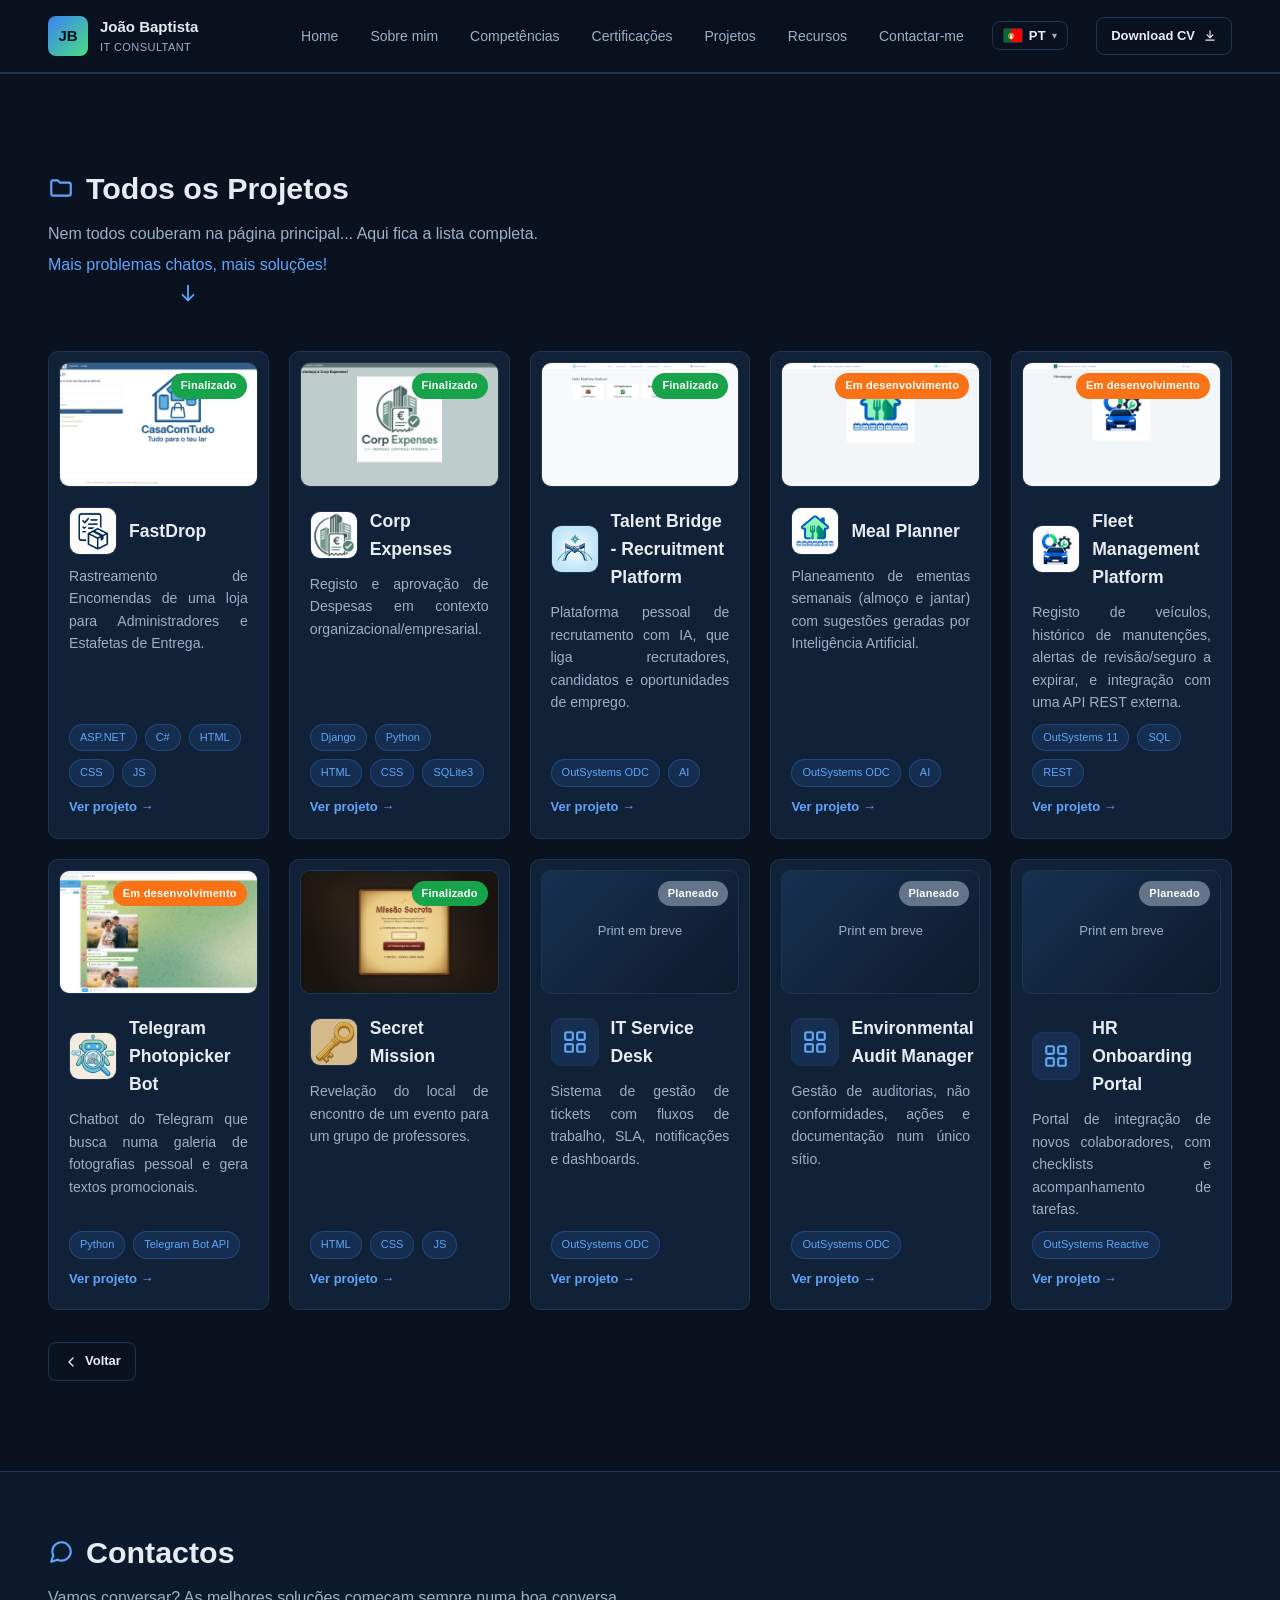
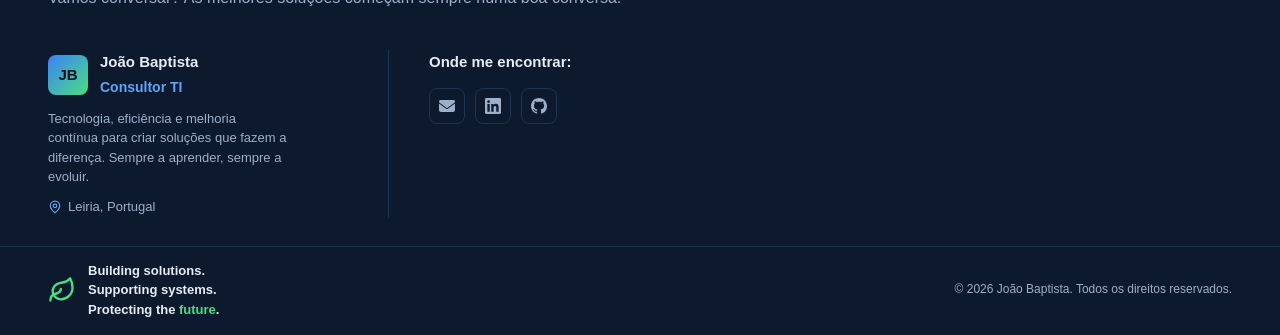
==== all-projects.html @ 8cb9a276 "Atualização do portfolio - 14/09/2026" ====
<!DOCTYPE html>
<html lang="pt">
<head>
<meta charset="UTF-8">
<meta name="viewport" content="width=device-width, initial-scale=1.0">
<title>João Baptista — Todos os Projetos</title>
<link rel="stylesheet" href="css/style.css">
</head>
<body>

  <header class="site-header">
    <div class="container header-inner">
      <a href="index.html" class="logo">
        <span class="logo-mark">JB</span>
        <span class="logo-text">
          João Baptista
          <small>IT Consultant</small>
        </span>
      </a>

      <div class="nav-wrap">
        <nav class="nav">
          <a href="index.html#home">Home</a>
          <a href="index.html#about" data-i18n="nav.about">Sobre mim</a>
          <a href="index.html#skills" data-i18n="nav.skills">Competências</a>
          <a href="index.html#certifications" data-i18n="nav.certs">Certificações</a>
          <a href="index.html#projects" data-i18n="nav.projects">Projetos</a>
          <a href="index.html#resources-teaser" data-i18n="nav.resources">Recursos</a>
          <a href="index.html#contact" data-i18n="nav.contact">Contactar-me</a>
        </nav>

        <div class="lang-switcher">
          <button id="lang-toggle" class="lang-toggle" type="button" aria-haspopup="true" aria-expanded="false">
            <img class="lang-flag" id="lang-flag" src="assets/icons/flag-pt.svg" alt="PT">
            <span class="lang-code" id="lang-code">PT</span>
            <span class="lang-caret" aria-hidden="true">▾</span>
          </button>
          <div class="lang-popover" id="lang-popover" role="menu" hidden>
            <label class="lang-option">
              <input type="radio" name="lang" value="pt" checked>
              <img class="lang-flag" src="assets/icons/flag-pt.svg" alt="PT">
              <span>Português</span>
            </label>
            <label class="lang-option">
              <input type="radio" name="lang" value="en">
              <img class="lang-flag" src="assets/icons/flag-gb.svg" alt="EN">
              <span>English</span>
            </label>
          </div>
        </div>

        <a class="btn btn-outline btn-cv cv-download" href="assets/documents/CV_JoaoBaptista.pdf" download>
          <span data-i18n="header.downloadCV">Download CV</span>
          <svg class="btn-icon" viewBox="0 0 24 24" fill="none" stroke="currentColor" stroke-width="2" stroke-linecap="round" stroke-linejoin="round" xmlns="http://www.w3.org/2000/svg" aria-hidden="true">
            <path d="M12 3v12"/>
            <polyline points="7 10 12 15 17 10"/>
            <path d="M5 19h14"/>
          </svg>
        </a>
      </div>

      <button type="button" id="nav-toggle" class="nav-toggle" aria-label="Abrir menu" aria-expanded="false">
        <svg class="nav-toggle-icon-open" viewBox="0 0 24 24" fill="none" stroke="currentColor" stroke-width="2" stroke-linecap="round" stroke-linejoin="round" xmlns="http://www.w3.org/2000/svg" aria-hidden="true">
          <line x1="4" y1="7" x2="20" y2="7"/>
          <line x1="4" y1="12" x2="20" y2="12"/>
          <line x1="4" y1="17" x2="20" y2="17"/>
        </svg>
        <svg class="nav-toggle-icon-close" viewBox="0 0 24 24" fill="none" stroke="currentColor" stroke-width="2" stroke-linecap="round" stroke-linejoin="round" xmlns="http://www.w3.org/2000/svg" aria-hidden="true">
          <line x1="18" y1="6" x2="6" y2="18"/>
          <line x1="6" y1="6" x2="18" y2="18"/>
        </svg>
      </button>
    </div>
  </header>

  <main>
    <section class="projects all-projects-page">
      <div class="container">
        <h1 class="section-title">
          <svg class="section-title-icon" viewBox="0 0 24 24" fill="none" stroke="currentColor" stroke-width="2" stroke-linecap="round" stroke-linejoin="round" xmlns="http://www.w3.org/2000/svg" aria-hidden="true">
            <path d="M3 7a2 2 0 0 1 2-2h4l2 2h8a2 2 0 0 1 2 2v8a2 2 0 0 1-2 2H5a2 2 0 0 1-2-2V7Z"/>
          </svg>
          <span data-i18n="projects.allTitle">Todos os Projetos</span>
        </h1>
        <div class="projects-intro">
          <p class="section-subtitle" data-i18n="projects.allSubtitle">Nem todos couberam na página principal... Aqui fica a lista completa.</p>
          <div class="projects-arrow-block">
            <p class="section-subtitle-secondary" data-i18n="projects.allSubtitleSecondary">Mais problemas chatos, mais soluções!</p>
            <div class="projects-arrow" aria-hidden="true">
              <svg viewBox="0 0 24 24" fill="none" stroke="currentColor" stroke-width="2" stroke-linecap="round" stroke-linejoin="round" xmlns="http://www.w3.org/2000/svg">
                <path d="M12 4v16"/>
                <polyline points="6 14 12 20 18 14"/>
              </svg>
            </div>
          </div>
        </div>

        <div id="all-projects-grid" class="projects-grid">
          <!-- Os cartões de projeto são gerados a partir de js/data.js -->
        </div>

        <a href="index.html#projects" class="back-link back-link-bottom">
          <svg viewBox="0 0 24 24" fill="none" stroke="currentColor" stroke-width="2" stroke-linecap="round" stroke-linejoin="round" xmlns="http://www.w3.org/2000/svg" aria-hidden="true">
            <polyline points="15 18 9 12 15 6"/>
          </svg>
          <span data-i18n="projects.backHome">Voltar</span>
        </a>
      </div>
    </section>
  </main>

  <div id="site-footer-root"></div>

  <script src="js/data.js"></script>
  <script src="js/i18n.js"></script>
  <script src="js/footer.js"></script>
  <script src="js/all-projects.js"></script>
</body>
</html>
---- css/style.css ----
:root {
  --bg: #0a1220;
  --bg-alt: #0d1a2e;
  --card-bg: #112238;
  --card-border: #1c3552;
  --text: #e7ecf3;
  --text-muted: #9db0c7;
  --blue: #3b82f6;
  --blue-light: #60a5fa;
  --green: #4ade80;
  --green-solid: #16a34a;
  --orange: #f97316;
  --yellow: #eab308;
  --gray-solid: #64748b;
  --radius: 10px;
  --max-width: 1560px;
}

* {
  margin: 0;
  padding: 0;
  box-sizing: border-box;
}

html {
  scroll-behavior: smooth;
}

body {
  background: var(--bg);
  color: var(--text);
  font-family: "Segoe UI", -apple-system, BlinkMacSystemFont, Roboto, Helvetica, Arial, sans-serif;
  line-height: 1.6;
}

a {
  color: inherit;
  text-decoration: none;
}

img {
  max-width: 100%;
  display: block;
}

.container {
  max-width: var(--max-width);
  margin: 0 auto;
  padding: 0 clamp(18px, 4vw, 48px);
}

/* Header */
.site-header {
  position: sticky;
  top: 0;
  z-index: 50;
  background: rgba(10, 18, 32, 0.85);
  backdrop-filter: blur(8px);
  border-bottom: 1px solid var(--card-border);
}

.header-inner {
  display: flex;
  align-items: center;
  justify-content: space-between;
  height: 72px;
}

.logo {
  display: flex;
  align-items: center;
  gap: 12px;
}

.logo-mark {
  width: 40px;
  height: 40px;
  border-radius: 8px;
  background: linear-gradient(135deg, var(--blue), var(--green));
  display: flex;
  align-items: center;
  justify-content: center;
  font-weight: 700;
  font-size: 15px;
  color: #061019;
}

.logo-mark.small {
  display: inline-flex;
  margin-bottom: 8px;
}

.logo-text {
  display: flex;
  flex-direction: column;
  font-weight: 600;
  font-size: 15px;
}

.logo-text small {
  font-weight: 400;
  font-size: 11px;
  color: var(--text-muted);
  letter-spacing: 0.04em;
  text-transform: uppercase;
}

.nav-wrap {
  display: flex;
  align-items: center;
  gap: 28px;
}

.nav {
  display: flex;
  gap: 32px;
}

.nav a {
  font-size: 14px;
  color: var(--text-muted);
  transition: color 0.15s ease;
}

.nav a:hover,
.nav a.active {
  color: var(--text);
}

/* Botão de menu (hamburger), só visível em ecrãs estreitos — ver media query mais abaixo. */
.nav-toggle {
  display: none;
  align-items: center;
  justify-content: center;
  width: 40px;
  height: 40px;
  border-radius: 8px;
  border: 1px solid var(--card-border);
  background: transparent;
  color: var(--text);
  cursor: pointer;
  flex-shrink: 0;
  transition: border-color 0.15s ease, background 0.15s ease;
}

.nav-toggle:hover {
  border-color: var(--blue);
  background: rgba(59, 130, 246, 0.08);
}

.nav-toggle svg {
  width: 20px;
  height: 20px;
}

.nav-toggle-icon-close {
  display: none;
}

.nav-toggle[aria-expanded="true"] .nav-toggle-icon-open {
  display: none;
}

.nav-toggle[aria-expanded="true"] .nav-toggle-icon-close {
  display: block;
}

/* Language switcher */
.lang-switcher {
  position: relative;
}

.lang-toggle {
  display: flex;
  align-items: center;
  gap: 6px;
  background: transparent;
  border: 1px solid var(--card-border);
  color: var(--text);
  padding: 6px 10px;
  border-radius: 8px;
  font-size: 13px;
  font-family: inherit;
  cursor: pointer;
  transition: border-color 0.15s ease, background 0.15s ease;
}

.lang-toggle:hover {
  border-color: var(--blue);
  background: rgba(59, 130, 246, 0.08);
}

.lang-flag {
  width: 20px;
  height: 15px;
  object-fit: cover;
  border-radius: 2px;
  border: 1px solid rgba(255, 255, 255, 0.15);
  flex-shrink: 0;
}

.lang-code {
  font-weight: 600;
  letter-spacing: 0.03em;
}

.lang-caret {
  font-size: 10px;
  color: var(--text-muted);
  transition: transform 0.15s ease;
}

.lang-toggle[aria-expanded="true"] .lang-caret {
  transform: rotate(180deg);
}

.lang-popover {
  position: absolute;
  top: calc(100% + 8px);
  right: 0;
  background: var(--card-bg);
  border: 1px solid var(--card-border);
  border-radius: 10px;
  padding: 8px;
  min-width: 170px;
  box-shadow: 0 12px 28px rgba(0, 0, 0, 0.45);
  z-index: 60;
}

.lang-option {
  display: flex;
  align-items: center;
  gap: 10px;
  padding: 8px 10px;
  border-radius: 6px;
  font-size: 13px;
  cursor: pointer;
  transition: background 0.15s ease;
}

.lang-option:hover {
  background: rgba(59, 130, 246, 0.1);
}

.lang-option input[type="radio"] {
  accent-color: var(--blue);
  width: 15px;
  height: 15px;
  cursor: pointer;
}

/* Hero */
.hero {
  position: relative;
  background: url("../assets/images/hero-bg.jpeg") center center / cover no-repeat;
  padding: 120px 0 100px;
}

.hero::before {
  content: "";
  position: absolute;
  inset: 0;
  background: linear-gradient(90deg, rgba(6, 12, 22, 0.55) 0%, rgba(6, 12, 22, 0.28) 55%, rgba(6, 12, 22, 0.08) 100%);
}

.hero-inner {
  position: relative;
  height: 500px;
}

.hero h1 {
  font-size: 2.6rem;
  font-weight: 700;
  line-height: 1.25;
  margin-bottom: 20px;
}

.accent-blue {
  color: var(--blue-light);
}

.hero-subtitle {
  display: inline-block;
  font-size: 1.7rem;
  line-height: 1.3;
  max-width: 520px;
}

.hero-text {
  color: var(--text-muted);
  font-size: 1.05rem;
  font-weight: 600;
  margin-bottom: 32px;
  max-width: 520px;
  text-align: justify;
}

.hero-actions {
  display: flex;
  gap: 16px;
  flex-wrap: wrap;
}

.btn {
  display: inline-flex;
  align-items: center;
  gap: 8px;
  padding: 12px 24px;
  border-radius: 8px;
  font-size: 14px;
  font-weight: 600;
  font-family: inherit;
  background: transparent;
  border: none;
  cursor: pointer;
  transition: opacity 0.15s ease, transform 0.15s ease, border-color 0.15s ease, background 0.15s ease;
}

.btn:hover {
  transform: translateY(-1px);
}

.btn-icon {
  width: 16px;
  height: 16px;
  flex-shrink: 0;
}

.btn-primary {
  background: var(--blue);
  color: #fff;
}

.btn-outline {
  border: 1px solid var(--card-border);
  color: var(--text);
}

.btn-outline:hover {
  border-color: var(--blue);
  background: rgba(59, 130, 246, 0.08);
}

.btn-cv {
  padding: 8px 14px;
  font-size: 13px;
  font-weight: 600;
  flex-shrink: 0;
}

.btn-cv .btn-icon {
  width: 14px;
  height: 14px;
}

/* Stats banner */
.stats-banner {
  padding: 40px 0;
  border-top: 1px solid var(--card-border);
  border-bottom: 1px solid var(--card-border);
  background: var(--bg-alt);
}

.stats-grid {
  display: grid;
  grid-template-columns: repeat(4, 1fr);
  gap: 0;
}

.stat-item {
  display: flex;
  align-items: center;
  justify-content: center;
  gap: 18px;
  padding: 0 32px;
  border-left: 1px solid var(--card-border);
}

.stat-item:first-child {
  border-left: none;
  padding-left: 0;
}

.stat-icon {
  flex-shrink: 0;
  width: 56px;
  height: 56px;
  border-radius: 12px;
  display: flex;
  align-items: center;
  justify-content: center;
  background: rgba(59, 130, 246, 0.12);
  color: var(--blue-light);
}

.stat-icon svg {
  width: 28px;
  height: 28px;
}

.stat-icon-green {
  background: rgba(74, 222, 128, 0.12);
  color: var(--green);
}

.stat-text {
  display: flex;
  flex-direction: row;
  align-items: baseline;
  flex-wrap: nowrap;
  white-space: nowrap;
  gap: 6px;
  min-width: 0;
}

.stat-number,
.stat-label {
  font-size: 1.2rem;
  font-weight: 700;
  color: var(--text);
  line-height: 1.2;
}

@media (max-width: 900px) {
  .stats-grid {
    grid-template-columns: repeat(2, 1fr);
    row-gap: 24px;
  }
  .stat-item:nth-child(3) {
    border-left: none;
    padding-left: 0;
  }
}

@media (max-width: 560px) {
  .stats-grid {
    grid-template-columns: 1fr;
  }
  .stat-item {
    border-left: none;
    padding: 0;
    justify-content: flex-start;
  }
}

/* About */
.about {
  position: relative;
  padding: 90px 0;
  border-top: 1px solid var(--card-border);
  background: url("../assets/images/about-bg.svg") right center / cover no-repeat, var(--bg);
  overflow: hidden;
}

.about::before {
  content: "";
  position: absolute;
  inset: 0;
  background: linear-gradient(90deg, var(--bg) 0%, var(--bg) 42%, rgba(10, 18, 32, 0.55) 65%, rgba(10, 18, 32, 0.1) 100%);
}

.about-grid {
  position: relative;
  z-index: 1;
  display: flex;
  align-items: center;
  gap: 56px;
}

.about-photo {
  order: 2;
  flex-shrink: 0;
  width: 220px;
  height: 220px;
  border-radius: 16px;
  overflow: hidden;
  background: linear-gradient(135deg, #16324f, #0d1a2e);
  border: 1px solid var(--card-border);
  display: flex;
  align-items: center;
  justify-content: center;
  color: var(--text-muted);
}

.about-photo img {
  width: 100%;
  height: 100%;
  object-fit: cover;
}

.about-photo svg {
  width: 88px;
  height: 88px;
}

.about-content {
  flex: 0 1 auto;
  max-width: 640px;
  min-width: 260px;
}

.about-content .section-title {
  margin-bottom: 16px;
}

.about-content p {
  color: var(--text-muted);
  font-size: 0.98rem;
  margin-bottom: 14px;
  max-width: 640px;
}

.about-content p.text-justify {
  text-align: justify;
}

.about-content p:last-child {
  margin-bottom: 0;
}

/* Experience */
.experience {
  padding: 90px 0;
  border-top: 1px solid var(--card-border);
}

.timeline {
  position: relative;
  display: flex;
  flex-direction: column;
  gap: 28px;
  margin-top: 8px;
  padding-left: 28px;
}

.timeline::before {
  content: "";
  position: absolute;
  left: 5px;
  top: 6px;
  bottom: 6px;
  width: 2px;
  background: var(--card-border);
}

.timeline-item {
  position: relative;
}

.timeline-marker {
  position: absolute;
  left: -28px;
  top: 5px;
  width: 12px;
  height: 12px;
  border-radius: 50%;
  background: var(--blue);
  box-shadow: 0 0 0 3px var(--bg);
}

.timeline-content {
  background: var(--card-bg);
  border: 1px solid var(--card-border);
  border-radius: var(--radius);
  padding: 20px 24px;
}

.timeline-period {
  display: inline-block;
  font-size: 12px;
  font-weight: 700;
  color: var(--blue-light);
  text-transform: uppercase;
  letter-spacing: 0.03em;
  margin-bottom: 6px;
}

.timeline-role {
  font-size: 1.05rem;
  font-weight: 700;
  color: var(--text);
  margin-bottom: 2px;
}

.timeline-company {
  display: block;
  font-size: 13px;
  color: var(--text-muted);
  margin-bottom: 12px;
}

.timeline-highlights {
  list-style: none;
  display: flex;
  flex-direction: column;
  gap: 8px;
  margin-bottom: 14px;
}

.timeline-highlights li {
  position: relative;
  padding-left: 16px;
  font-size: 13.5px;
  color: var(--text-muted);
  line-height: 1.55;
}

.timeline-highlights li::before {
  content: "";
  position: absolute;
  left: 0;
  top: 8px;
  width: 5px;
  height: 5px;
  border-radius: 50%;
  background: var(--blue-light);
}

.timeline-tags {
  display: flex;
  gap: 8px;
  flex-wrap: wrap;
}

@media (max-width: 640px) {
  .timeline {
    padding-left: 20px;
  }
  .timeline-marker {
    left: -20px;
  }
  .timeline-content {
    padding: 16px 18px;
  }
}

/* Continuing education */
.continuous-education {
  padding: 60px 0;
  border-top: 1px solid var(--card-border);
}

.continuedu-grid {
  display: flex;
  flex-wrap: wrap;
  gap: 14px;
}

.continuedu-item {
  flex: 1 1 240px;
  max-width: 320px;
  display: flex;
  flex-direction: column;
  gap: 4px;
  background: var(--card-bg);
  border: 1px solid var(--card-border);
  border-radius: var(--radius);
  padding: 14px 18px;
}

.continuedu-name {
  font-size: 13.5px;
  font-weight: 700;
  color: var(--text);
}

.continuedu-meta {
  font-size: 12px;
  color: var(--text-muted);
}

/* Resources page */
.resources-page {
  padding: 60px 0 90px;
}

.resources-grid {
  display: grid;
  grid-template-columns: repeat(auto-fill, minmax(280px, 1fr));
  gap: 20px;
  margin: 32px 0 40px;
}

.resource-card {
  display: flex;
  gap: 16px;
  background: var(--card-bg);
  border: 1px solid var(--card-border);
  border-radius: var(--radius);
  padding: 22px 24px;
  transition: border-color 0.15s ease, transform 0.15s ease;
}

.resource-card:hover {
  border-color: var(--blue);
  transform: translateY(-2px);
}

.resource-icon {
  flex-shrink: 0;
  width: 44px;
  height: 44px;
  border-radius: 10px;
  background: rgba(59, 130, 246, 0.12);
  color: var(--blue-light);
  display: flex;
  align-items: center;
  justify-content: center;
}

.resource-icon svg {
  width: 22px;
  height: 22px;
}

.resource-text {
  display: flex;
  flex-direction: column;
  gap: 4px;
  min-width: 0;
}

.resource-tag {
  font-size: 11px;
  font-weight: 700;
  text-transform: uppercase;
  letter-spacing: 0.03em;
  color: var(--blue-light);
}

.resource-title {
  font-size: 1rem;
  font-weight: 700;
  color: var(--text);
}

.resource-description {
  font-size: 13px;
  color: var(--text-muted);
  margin-bottom: 4px;
  text-align: justify;
  hyphens: auto;
  -webkit-hyphens: auto;
  overflow-wrap: break-word;
}

.resource-link {
  font-size: 13px;
  font-weight: 600;
  color: var(--blue-light);
}

/* Skills */
.skills {
  padding: 90px 0;
  border-top: 1px solid var(--card-border);
}

.skills-grid {
  display: grid;
  grid-template-columns: repeat(auto-fill, minmax(220px, 1fr));
  gap: 16px;
}

.skill-card {
  display: flex;
  align-items: center;
  gap: 14px;
  background: var(--card-bg);
  border: 1px solid var(--card-border);
  border-radius: var(--radius);
  padding: 14px 16px;
  transition: border-color 0.15s ease, transform 0.15s ease;
}

.skill-card:hover {
  border-color: var(--blue);
  transform: translateY(-2px);
}

.skill-icon {
  flex-shrink: 0;
  width: 40px;
  height: 40px;
  border-radius: 8px;
  overflow: hidden;
  display: flex;
  align-items: center;
  justify-content: center;
}

.skill-icon img {
  width: 100%;
  height: 100%;
  object-fit: contain;
  display: block;
}

.skill-icon-generic {
  background: linear-gradient(135deg, var(--blue), var(--green));
  font-weight: 700;
  font-size: 11px;
  letter-spacing: 0.02em;
  color: #061019;
}

.skill-name {
  font-size: 14px;
  font-weight: 600;
  color: var(--text);
}

/* Certifications */
.certifications {
  padding: 90px 0;
  border-top: 1px solid var(--card-border);
}

.certs-grid {
  display: grid;
  grid-template-columns: repeat(4, 1fr);
  gap: 16px;
  max-width: 1360px;
  margin: 0 auto;
}

@media (max-width: 1100px) {
  .certs-grid {
    grid-template-columns: repeat(2, 1fr);
  }
}

@media (max-width: 640px) {
  .certs-grid {
    grid-template-columns: 1fr;
  }
}

.cert-card {
  display: flex;
  flex-direction: column;
  background: var(--card-bg);
  border: 1px solid var(--card-border);
  border-radius: var(--radius);
  padding: 16px;
  min-height: 108px;
  transition: border-color 0.15s ease, transform 0.15s ease;
}

.cert-card:hover {
  border-color: var(--blue);
  transform: translateY(-2px);
}

.cert-content {
  display: flex;
  flex-direction: row;
  align-items: center;
  justify-content: center;
  flex: 1;
  padding: 4px;
}

.cert-icon-col {
  display: flex;
  align-items: center;
  justify-content: center;
  padding-right: 14px;
  margin-right: 14px;
  border-right: 1px solid var(--card-border);
}

.cert-icon {
  flex-shrink: 0;
  width: 40px;
  height: 40px;
  border-radius: 8px;
  background: rgba(59, 130, 246, 0.12);
  color: var(--blue-light);
  display: flex;
  align-items: center;
  justify-content: center;
}

.cert-icon svg {
  width: 24px;
  height: 24px;
}

.cert-body {
  display: flex;
  flex-direction: column;
  gap: 4px;
  text-align: left;
}

.cert-title {
  font-size: 14.5px;
  font-weight: 700;
  color: var(--text);
  line-height: 1.3;
}

.cert-entity {
  font-size: 13px;
  color: var(--text-muted);
}

.cert-year {
  font-size: 12px;
  font-weight: 600;
  color: var(--blue-light);
}

/* Projects */
.projects {
  padding: 90px 0;
  border-top: 1px solid var(--card-border);
}

.section-title {
  display: flex;
  align-items: center;
  gap: 12px;
  font-size: 1.9rem;
  font-weight: 700;
  margin-bottom: 8px;
}

.section-title-icon {
  flex-shrink: 0;
  width: 26px;
  height: 26px;
  color: var(--blue-light);
}

.section-subtitle {
  color: var(--text-muted);
  margin-bottom: 40px;
}

.projects-intro {
  margin-bottom: 8px;
}

.projects-intro .section-subtitle {
  margin-bottom: 6px;
}

.section-subtitle-secondary {
  color: var(--blue-light);
  margin-bottom: 4px;
}

.projects-arrow-block {
  display: inline-block;
}

.projects-arrow {
  color: var(--blue-light);
  width: 100%;
  text-align: center;
  margin: 4px 0 8px;
  animation: projects-arrow-bounce 1.6s ease-in-out infinite;
}

.projects-arrow svg {
  display: inline-block;
}

.projects-arrow svg {
  width: 22px;
  height: 22px;
}

@keyframes projects-arrow-bounce {
  0%, 100% { transform: translateY(0); }
  50% { transform: translateY(6px); }
}

.projects-grid {
  display: grid;
  grid-template-columns: repeat(auto-fill, minmax(240px, 1fr));
  gap: 20px;
}

.project-card {
  background: var(--card-bg);
  border: 1px solid var(--card-border);
  border-radius: var(--radius);
  overflow: hidden;
  display: flex;
  flex-direction: column;
  transition: border-color 0.15s ease, transform 0.15s ease;
}

.project-card:hover {
  border-color: var(--blue);
  transform: translateY(-3px);
}

.project-image {
  position: relative;
  margin: 10px 10px 0;
  border-radius: var(--radius);
  border: 1px solid var(--card-border);
  aspect-ratio: 16 / 10;
  background: linear-gradient(135deg, #16324f, #0d1a2e);
  display: flex;
  align-items: center;
  justify-content: center;
  color: var(--text-muted);
  font-size: 13px;
  overflow: hidden;
}

.project-image img {
  width: 100%;
  height: 100%;
  object-fit: cover;
}

.status-tag {
  display: inline-flex;
  align-items: center;
  font-size: 11px;
  font-weight: 700;
  padding: 4px 10px;
  border-radius: 999px;
  color: #fff;
  letter-spacing: 0.02em;
  white-space: nowrap;
}

.status-tag-progress {
  background: var(--orange);
}

.status-tag-done {
  background: var(--green-solid);
}

.status-tag-planned {
  background: var(--gray-solid);
}

.project-image .status-tag {
  position: absolute;
  top: 10px;
  right: 10px;
  z-index: 1;
}


.project-body {
  padding: 20px;
  display: flex;
  flex-direction: column;
  gap: 10px;
  flex: 1;
}

.project-card-header {
  display: flex;
  align-items: center;
  gap: 12px;
}

.project-logo {
  flex-shrink: 0;
  width: 48px;
  height: 48px;
  border-radius: 10px;
  background: rgba(59, 130, 246, 0.12);
  border: 1px solid var(--card-border);
  color: var(--blue-light);
  display: flex;
  align-items: center;
  justify-content: center;
  overflow: hidden;
}

.project-logo svg {
  width: 26px;
  height: 26px;
}

.project-logo img {
  width: 100%;
  height: 100%;
  object-fit: cover;
}

.project-logo-lg {
  width: 64px;
  height: 64px;
  border-radius: 12px;
}

.project-logo-lg svg {
  width: 34px;
  height: 34px;
}

.project-body h3 {
  font-size: 1.1rem;
}

.project-body p {
  color: var(--text-muted);
  font-size: 0.88rem;
  text-align: justify;
  hyphens: auto;
  -webkit-hyphens: auto;
  overflow-wrap: break-word;
  flex: 1;
}

.project-tags {
  display: flex;
  gap: 8px;
  flex-wrap: wrap;
}

.tag {
  font-size: 11px;
  padding: 4px 10px;
  border-radius: 999px;
  background: rgba(59, 130, 246, 0.12);
  color: var(--blue-light);
  border: 1px solid rgba(59, 130, 246, 0.3);
}

.project-link {
  font-size: 13px;
  font-weight: 600;
  color: var(--blue-light);
}

/* Projects carousel */
.projects-carousel {
  display: flex;
  align-items: center;
  gap: 16px;
  max-width: 1312px;
  margin: 0 auto;
}

.projects-carousel .projects-grid {
  flex: 1;
  max-width: 1200px;
  grid-template-columns: repeat(4, 1fr);
}

.carousel-arrow {
  flex-shrink: 0;
  display: flex;
  align-items: center;
  justify-content: center;
  width: 40px;
  height: 40px;
  border-radius: 50%;
  border: 1px solid var(--card-border);
  background: transparent;
  color: var(--text);
  cursor: pointer;
  transition: border-color 0.15s ease, color 0.15s ease, background 0.15s ease;
}

.carousel-arrow svg {
  width: 18px;
  height: 18px;
}

.carousel-arrow:hover:not(:disabled) {
  border-color: var(--blue);
  background: rgba(59, 130, 246, 0.08);
  color: var(--blue-light);
}

.carousel-arrow:disabled {
  opacity: 0.35;
  cursor: default;
}

.projects-dots {
  display: flex;
  justify-content: center;
  gap: 8px;
  margin-top: 24px;
}

.projects-dot {
  width: 7px;
  height: 7px;
  border-radius: 50%;
  background: var(--card-border);
  transition: background 0.15s ease, transform 0.15s ease;
}

.projects-dot.active {
  background: var(--blue);
  transform: scale(1.3);
}

.projects-cta {
  display: flex;
  justify-content: center;
  margin-top: 32px;
}

/* Resources teaser (homepage) */
.resources-teaser {
  padding: 60px 0;
  border-top: 1px solid var(--card-border);
}

.resources-teaser-text {
  max-width: 620px;
  text-align: justify;
  hyphens: auto;
  -webkit-hyphens: auto;
  overflow-wrap: break-word;
}

/* All-projects / project detail pages */
.back-link {
  display: inline-flex;
  align-items: center;
  gap: 6px;
  color: var(--text);
  font-size: 13px;
  font-weight: 600;
  padding: 8px 14px;
  border: 1px solid var(--card-border);
  border-radius: 8px;
  margin-bottom: 24px;
  transition: border-color 0.15s ease, background 0.15s ease;
}

.back-link svg {
  width: 16px;
  height: 16px;
}

.back-link:hover {
  border-color: var(--blue);
  background: rgba(59, 130, 246, 0.08);
}

.back-link-bottom {
  margin-top: 32px;
  margin-bottom: 0;
}

.all-projects-page .projects-grid {
  grid-template-columns: repeat(5, 1fr);
  margin-top: 32px;
}

@media (max-width: 1100px) {
  .projects-carousel .projects-grid {
    grid-template-columns: repeat(2, 1fr);
  }
  .all-projects-page .projects-grid {
    grid-template-columns: repeat(3, 1fr);
  }
}

.project-detail-header {
  margin-bottom: 24px;
}

.project-detail-title-row {
  display: flex;
  align-items: center;
  gap: 16px;
  margin-bottom: 12px;
}

.project-detail-header h1 {
  font-size: 1.8rem;
  font-weight: 700;
}

.project-gallery {
  margin-bottom: 28px;
}

.project-gallery-main {
  position: relative;
  aspect-ratio: 16 / 9;
  max-width: 720px;
  border-radius: var(--radius);
  overflow: hidden;
  background: linear-gradient(135deg, #16324f, #0d1a2e);
  border: 1px solid var(--card-border);
  cursor: zoom-in;
}

.project-gallery-main img {
  width: 100%;
  height: 100%;
  object-fit: cover;
  display: block;
}

.project-gallery-main-empty {
  display: flex;
  align-items: center;
  justify-content: center;
  cursor: default;
}

.project-detail-image-placeholder {
  color: var(--text-muted);
  font-size: 13px;
}

.gallery-zoom-hint {
  position: absolute;
  right: 12px;
  bottom: 12px;
  width: 34px;
  height: 34px;
  border-radius: 50%;
  background: rgba(10, 18, 32, 0.65);
  color: #fff;
  display: flex;
  align-items: center;
  justify-content: center;
  opacity: 0;
  transition: opacity 0.15s ease;
}

.gallery-zoom-hint svg {
  width: 16px;
  height: 16px;
}

.project-gallery-main:hover .gallery-zoom-hint {
  opacity: 1;
}

.project-gallery-thumbs {
  display: flex;
  gap: 10px;
  margin-top: 12px;
  flex-wrap: wrap;
}

.gallery-thumb {
  width: 64px;
  height: 44px;
  border-radius: 6px;
  overflow: hidden;
  border: 2px solid var(--card-border);
  padding: 0;
  background: none;
  cursor: pointer;
  opacity: 0.65;
  transition: border-color 0.15s ease, opacity 0.15s ease;
}

.gallery-thumb img {
  width: 100%;
  height: 100%;
  object-fit: cover;
  display: block;
}

.gallery-thumb:hover {
  opacity: 0.9;
}

.gallery-thumb.active {
  border-color: var(--blue);
  opacity: 1;
}

.lightbox {
  position: fixed;
  inset: 0;
  background: rgba(6, 10, 18, 0.92);
  display: flex;
  align-items: center;
  justify-content: center;
  z-index: 200;
  padding: 40px;
}

.lightbox[hidden] {
  display: none;
}

.lightbox-img {
  max-width: 90vw;
  max-height: 88vh;
  object-fit: contain;
  border-radius: 8px;
}

.lightbox-close,
.lightbox-nav {
  position: absolute;
  display: flex;
  align-items: center;
  justify-content: center;
  width: 44px;
  height: 44px;
  border-radius: 50%;
  border: 1px solid rgba(255, 255, 255, 0.25);
  background: rgba(10, 18, 32, 0.6);
  color: #fff;
  cursor: pointer;
  transition: background 0.15s ease, border-color 0.15s ease;
}

.lightbox-close svg,
.lightbox-nav svg {
  width: 20px;
  height: 20px;
}

.lightbox-close:hover,
.lightbox-nav:hover {
  background: rgba(59, 130, 246, 0.35);
  border-color: var(--blue);
}

.lightbox-close {
  top: 24px;
  right: 24px;
}

.lightbox-prev {
  left: 24px;
  top: 50%;
  transform: translateY(-50%);
}

.lightbox-next {
  right: 24px;
  top: 50%;
  transform: translateY(-50%);
}

@media (max-width: 640px) {
  .lightbox-close {
    top: 12px;
    right: 12px;
    width: 36px;
    height: 36px;
  }
  .lightbox-prev {
    left: 8px;
    width: 36px;
    height: 36px;
  }
  .lightbox-next {
    right: 8px;
    width: 36px;
    height: 36px;
  }
}

.project-detail-body p {
  max-width: 720px;
  color: var(--text-muted);
  font-size: 15px;
  line-height: 1.7;
  text-align: justify;
  hyphens: auto;
  -webkit-hyphens: auto;
  overflow-wrap: break-word;
}

#project-not-found {
  color: var(--text-muted);
  padding: 40px 0;
}

.project-process {
  margin-top: 40px;
  padding-top: 32px;
  border-top: 1px solid var(--card-border);
}

.process-title {
  font-size: 1.3rem;
  font-weight: 700;
  color: var(--text);
  margin-bottom: 20px;
}

.process-grid {
  display: grid;
  grid-template-columns: repeat(auto-fit, minmax(260px, 1fr));
  gap: 20px;
}

.process-block {
  background: var(--card-bg);
  border: 1px solid var(--card-border);
  border-radius: var(--radius);
  padding: 20px 22px;
}

.process-block-header {
  display: flex;
  align-items: center;
  gap: 10px;
  margin-bottom: 10px;
}

.process-icon {
  flex-shrink: 0;
  width: 20px;
  height: 20px;
  color: var(--blue-light);
}

.process-icon-problem {
  color: var(--orange);
}

.process-icon-solution {
  color: var(--green);
}

.process-icon-database {
  color: var(--yellow);
}

.process-block-header h3 {
  font-size: 1rem;
  font-weight: 700;
  color: var(--text);
}

.process-block p {
  color: var(--text-muted);
  font-size: 14px;
  line-height: 1.65;
  text-align: justify;
  hyphens: auto;
  -webkit-hyphens: auto;
  overflow-wrap: break-word;
}

@media (max-width: 640px) {
  .carousel-arrow {
    width: 32px;
    height: 32px;
  }
  .carousel-arrow svg {
    width: 15px;
    height: 15px;
  }
}

/* Footer */
.site-footer {
  border-top: 1px solid var(--card-border);
  background: var(--bg-alt);
  padding: 56px 0 16px;
}

.footer-grid {
  display: grid;
  grid-template-columns: minmax(220px, 300px) 1fr;
  align-items: stretch;
  gap: 40px;
}

.footer-brand {
  display: flex;
  flex-direction: column;
  gap: 10px;
}

.footer-contact {
  padding-left: 40px;
  border-left: 1px solid var(--card-border);
}

.footer-brand-header {
  display: flex;
  align-items: center;
  gap: 12px;
}

.footer-brand-header .logo-mark {
  margin-bottom: 0;
}

.footer-brand-name {
  display: flex;
  flex-direction: column;
  gap: 2px;
}

.footer-name {
  color: var(--text);
  font-size: 15px;
  font-weight: 700;
}

.footer-role {
  color: var(--blue-light);
  font-size: 14px;
  font-weight: 600;
}

.footer-tagline {
  color: var(--text-muted);
  font-size: 13px;
  line-height: 1.5;
  max-width: 240px;
}

.footer-location {
  display: flex;
  align-items: center;
  gap: 6px;
  color: var(--text-muted);
  font-size: 13px;
}

.footer-location .location-icon {
  width: 14px;
  height: 14px;
  color: var(--blue-light);
  flex-shrink: 0;
}

.footer-contact {
  display: flex;
  flex-direction: column;
  align-items: flex-start;
  gap: 10px;
}

.footer-heading {
  color: var(--text);
  font-size: 15px;
  font-weight: 700;
}

.social-links {
  display: flex;
  gap: 10px;
  margin-top: 4px;
}

.social-icon {
  display: flex;
  align-items: center;
  justify-content: center;
  width: 36px;
  height: 36px;
  border-radius: 8px;
  border: 1px solid var(--card-border);
  color: var(--text-muted);
  transition: border-color 0.15s ease, color 0.15s ease, background 0.15s ease;
}

.social-icon svg {
  width: 16px;
  height: 16px;
}

.social-icon:hover {
  border-color: var(--blue);
  color: var(--text);
  background: rgba(59, 130, 246, 0.08);
}

.footer-bottom {
  border-top: 1px solid var(--card-border);
  margin-top: 28px;
  padding-top: 14px;
}

.footer-bottom-inner {
  display: flex;
  justify-content: space-between;
  align-items: center;
  flex-wrap: wrap;
  gap: 20px;
}

.footer-bottom-tagline {
  display: flex;
  align-items: center;
  gap: 12px;
}

.footer-bottom-tagline .leaf-icon {
  width: 28px;
  height: 28px;
  color: var(--green);
  flex-shrink: 0;
}

.footer-bottom-tagline p {
  color: var(--text);
  font-size: 13px;
  font-weight: 600;
  line-height: 1.5;
  text-align: justify;
}

.footer-bottom-tagline .highlight-green {
  color: var(--green);
}

.copyright {
  text-align: right;
  color: var(--text-muted);
  font-size: 12px;
}

/* Menu móvel: abaixo de 900px, o botão hamburger aparece e o ".nav-wrap"
   (links + seletor de idioma + botão CV) passa a um painel deslizante,
   escondido por omissão e mostrado ao clicar no botão (ver initNavToggle em js/i18n.js). */
@media (max-width: 900px) {
  .nav-toggle {
    display: flex;
  }

  .nav-wrap {
    position: fixed;
    top: 72px;
    left: 0;
    right: 0;
    z-index: 1;
    flex-direction: column;
    align-items: stretch;
    gap: 0;
    max-height: calc(100vh - 72px);
    overflow-y: auto;
    background: var(--bg-alt);
    border-bottom: 1px solid var(--card-border);
    padding: 8px clamp(18px, 4vw, 48px) 20px;
    transform: translateY(-12px);
    opacity: 0;
    visibility: hidden;
    pointer-events: none;
    transition: transform 0.18s ease, opacity 0.18s ease;
  }

  .nav-wrap.open {
    transform: translateY(0);
    opacity: 1;
    visibility: visible;
    pointer-events: auto;
  }

  .nav {
    flex-direction: column;
    gap: 0;
    padding: 8px 0;
  }

  .nav a {
    padding: 12px 2px;
    border-bottom: 1px solid var(--card-border);
    font-size: 15px;
  }

  .nav a:last-child {
    border-bottom: none;
  }

  .lang-switcher {
    padding: 16px 0;
    border-top: 1px solid var(--card-border);
  }

  .lang-toggle {
    width: 100%;
    justify-content: space-between;
  }

  .lang-popover {
    left: 0;
    right: 0;
    width: 100%;
  }

  .btn-cv {
    width: 100%;
    justify-content: center;
    margin-top: 4px;
  }
}

@media (max-width: 640px) {
  .hero h1 {
    font-size: 2rem;
  }
  .footer-grid {
    grid-template-columns: 1fr;
  }
  .footer-contact {
    padding-left: 0;
    border-left: none;
    border-top: 1px solid var(--card-border);
    padding-top: 24px;
  }
  .footer-bottom-inner {
    flex-direction: column;
    align-items: flex-start;
  }
  .copyright {
    text-align: left;
  }
  .about-grid {
    flex-direction: column;
    align-items: flex-start;
  }
  .projects-carousel .projects-grid,
  .all-projects-page .projects-grid {
    grid-template-columns: 1fr;
  }
}
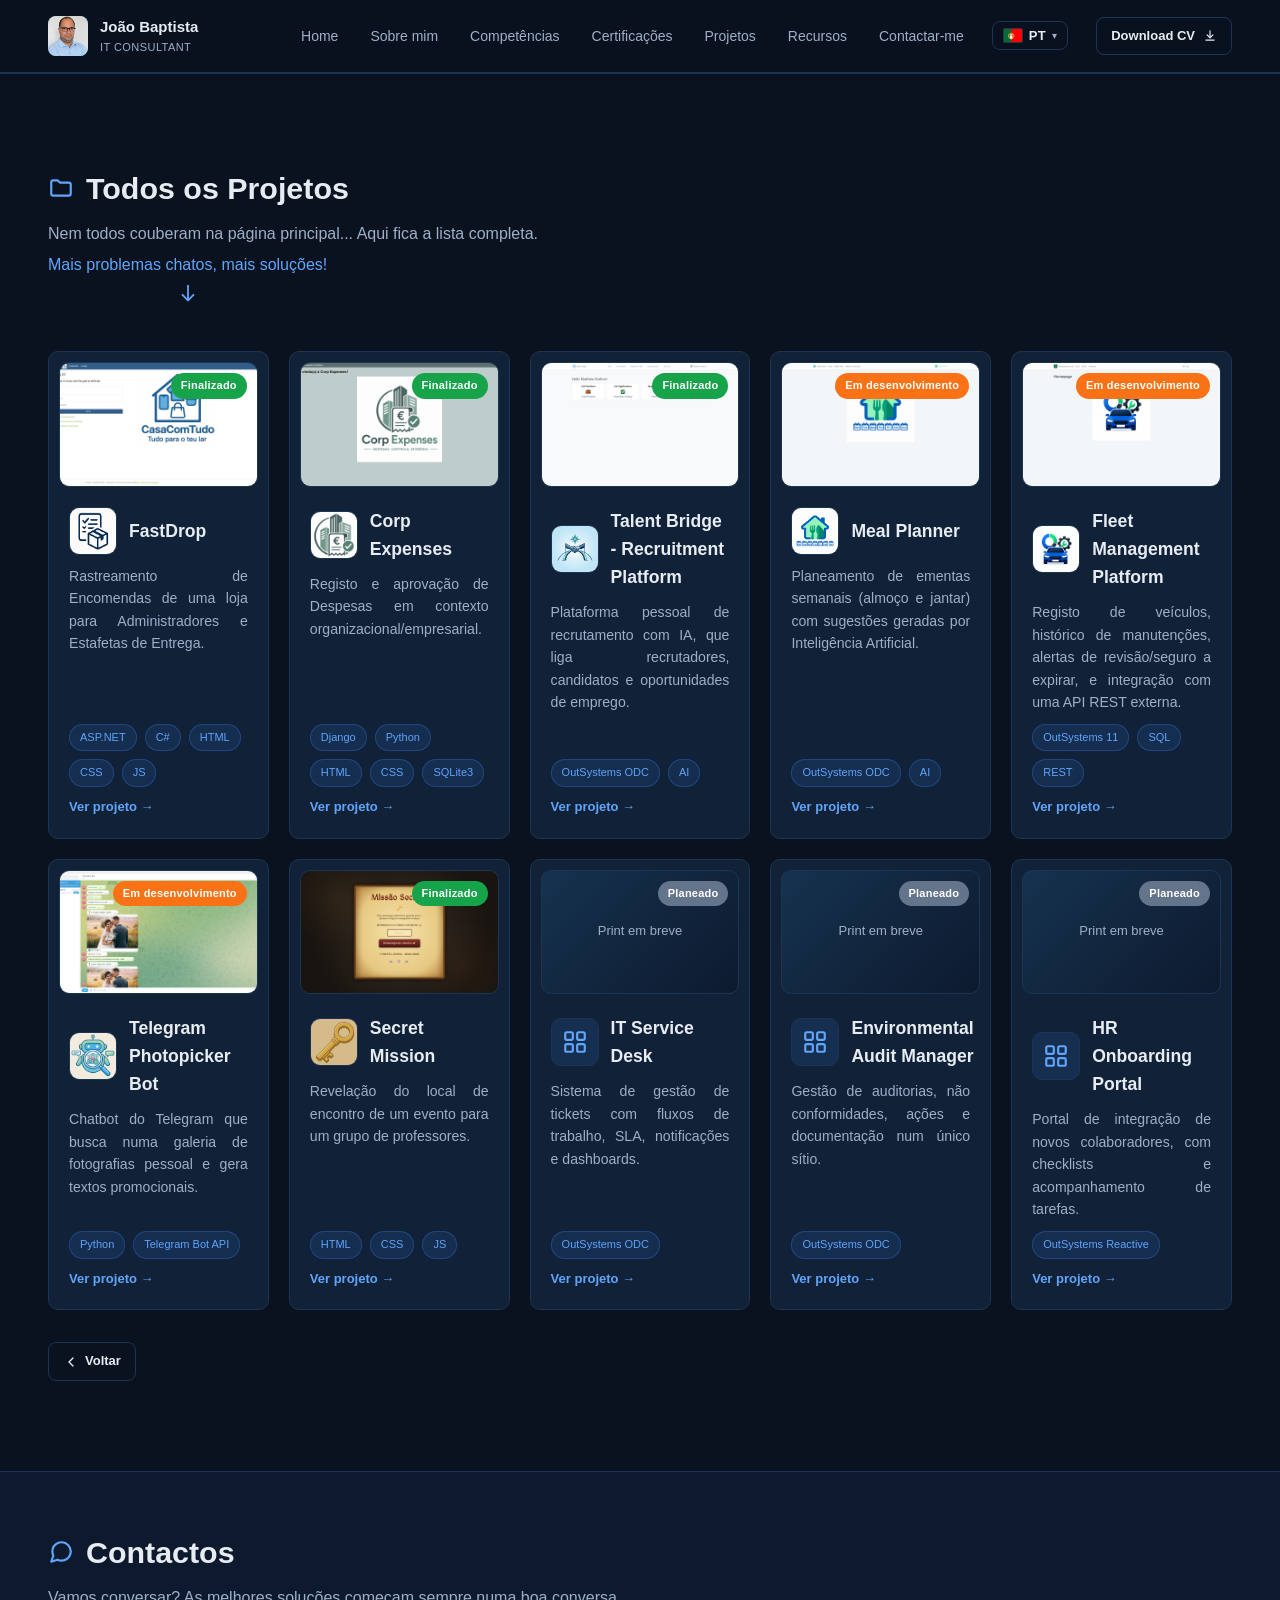
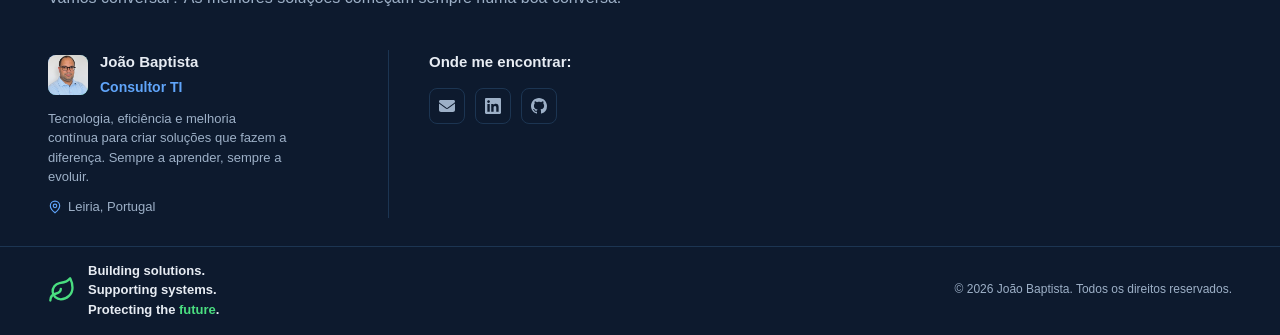
==== commit 082a47c9: "Foto de perfil na navbar e Contactos, ajuste de crop, foto maior em Sobre mim" ====
--- a/all-projects.html
+++ b/all-projects.html
@@ -11,7 +11,7 @@
   <header class="site-header">
     <div class="container header-inner">
       <a href="index.html" class="logo">
-        <span class="logo-mark">JB</span>
+        <span class="logo-mark"><img src="assets/images/about-photo.jpg" alt="João Baptista"></span>
         <span class="logo-text">
           João Baptista
           <small>IT Consultant</small>
--- a/css/style.css
+++ b/css/style.css
@@ -83,6 +83,17 @@
   font-weight: 700;
   font-size: 15px;
   color: #061019;
+  overflow: hidden;
+  flex-shrink: 0;
+}
+
+.logo-mark img {
+  width: 100%;
+  height: 100%;
+  object-fit: cover;
+  display: block;
+  transform: scale(1.05);
+  transform-origin: 50% 28%;
 }
 
 .logo-mark.small {
@@ -470,8 +481,8 @@
 .about-photo {
   order: 2;
   flex-shrink: 0;
-  width: 220px;
-  height: 220px;
+  width: 286px;
+  height: 286px;
   border-radius: 16px;
   overflow: hidden;
   background: linear-gradient(135deg, #16324f, #0d1a2e);
@@ -646,6 +657,18 @@
   gap: 14px;
 }
 
+@media (max-width: 640px) {
+  .continuedu-grid {
+    display: grid;
+    grid-template-columns: repeat(2, 1fr);
+    gap: 12px;
+  }
+  .continuedu-item {
+    max-width: none;
+    padding: 12px 14px;
+  }
+}
+
 .continuedu-item {
   flex: 1 1 240px;
   max-width: 320px;
@@ -1281,6 +1304,65 @@
 .project-detail-header h1 {
   font-size: 1.8rem;
   font-weight: 700;
+}
+
+.project-demo {
+  margin-top: 16px;
+}
+
+.project-demo-cta {
+  font-size: 1.05rem;
+  font-weight: 600;
+  color: var(--text);
+  margin-bottom: 10px;
+}
+
+.project-demo-link {
+  display: inline-flex;
+  margin-top: 10px;
+}
+
+.project-demo-credentials {
+  padding: 12px 14px;
+  background: var(--card-bg);
+  border: 1px solid var(--card-border);
+  border-radius: var(--radius);
+  max-width: 480px;
+}
+
+.project-demo-credentials p {
+  color: var(--text-muted);
+  font-size: 13px;
+  margin-bottom: 6px;
+}
+
+.project-demo-credentials ul {
+  margin: 0;
+  padding-left: 18px;
+  list-style: disc;
+}
+
+.project-demo-credentials li {
+  color: var(--text-muted);
+  font-size: 13px;
+  line-height: 1.6;
+}
+
+.project-demo-credentials strong {
+  color: var(--text);
+}
+
+.project-demo-note {
+  padding: 10px 14px;
+  background: var(--card-bg);
+  border: 1px solid var(--card-border);
+  border-left: 3px solid var(--yellow);
+  border-radius: var(--radius);
+  color: var(--text-muted);
+  font-size: 13px;
+  line-height: 1.6;
+  max-width: 480px;
+  margin-top: 10px;
 }
 
 .project-gallery {
@@ -1475,6 +1557,32 @@
   overflow-wrap: break-word;
 }
 
+.project-detail-body p:not(:last-child) {
+  margin-bottom: 10px;
+}
+
+.project-detail-body ul {
+  max-width: 720px;
+  margin: 0 0 10px;
+  padding-left: 20px;
+  list-style: disc;
+}
+
+.project-detail-body li {
+  color: var(--text-muted);
+  font-size: 15px;
+  line-height: 1.7;
+  overflow-wrap: break-word;
+}
+
+.project-detail-body li:not(:last-child) {
+  margin-bottom: 6px;
+}
+
+.project-detail-body strong {
+  color: var(--text);
+}
+
 #project-not-found {
   color: var(--text-muted);
   padding: 40px 0;
@@ -1493,10 +1601,67 @@
   margin-bottom: 20px;
 }
 
-.process-grid {
+.process-flow {
+  display: flex;
+  align-items: stretch;
+  gap: 4px;
+  margin-bottom: 28px;
+}
+
+.process-flow .process-block {
+  flex: 1 1 0;
+  min-width: 0;
+}
+
+.process-flow-arrow {
+  flex: 0 0 auto;
+  display: flex;
+  align-items: center;
+  width: 64px;
+  color: var(--text-muted);
+}
+
+.process-flow-arrow-line {
+  flex: 1 1 auto;
+  height: 2px;
+  background: var(--text-muted);
+}
+
+.process-flow-arrow-head {
+  flex: 0 0 auto;
+  width: 12px;
+  height: 19px;
+}
+
+.process-details {
   display: grid;
   grid-template-columns: repeat(auto-fit, minmax(260px, 1fr));
   gap: 20px;
+}
+
+@media (max-width: 640px) {
+  .process-flow {
+    flex-direction: column;
+    gap: 0;
+  }
+
+  .process-flow-arrow {
+    flex-direction: column;
+    width: auto;
+    height: 56px;
+    margin: 0 auto;
+  }
+
+  .process-flow-arrow-line {
+    width: 2px;
+    height: auto;
+  }
+
+  .process-flow-arrow-head {
+    width: 12px;
+    height: 19px;
+    transform: rotate(90deg);
+  }
 }
 
 .process-block {
@@ -1530,6 +1695,14 @@
 
 .process-icon-database {
   color: var(--yellow);
+}
+
+.process-icon-aiContribution {
+  color: var(--green-solid);
+}
+
+.process-icon-learning {
+  color: var(--gray-solid);
 }
 
 .process-block-header h3 {
@@ -1546,6 +1719,27 @@
   hyphens: auto;
   -webkit-hyphens: auto;
   overflow-wrap: break-word;
+}
+
+.process-block p:not(:last-child) {
+  margin-bottom: 8px;
+}
+
+.process-block ul {
+  margin: 0;
+  padding-left: 18px;
+  list-style: disc;
+}
+
+.process-block li {
+  color: var(--text-muted);
+  font-size: 14px;
+  line-height: 1.6;
+  overflow-wrap: break-word;
+}
+
+.process-block li:not(:last-child) {
+  margin-bottom: 6px;
 }
 
 @media (max-width: 640px) {
@@ -1818,7 +2012,7 @@
   }
   .about-grid {
     flex-direction: column;
-    align-items: flex-start;
+    align-items: center;
   }
   .projects-carousel .projects-grid,
   .all-projects-page .projects-grid {
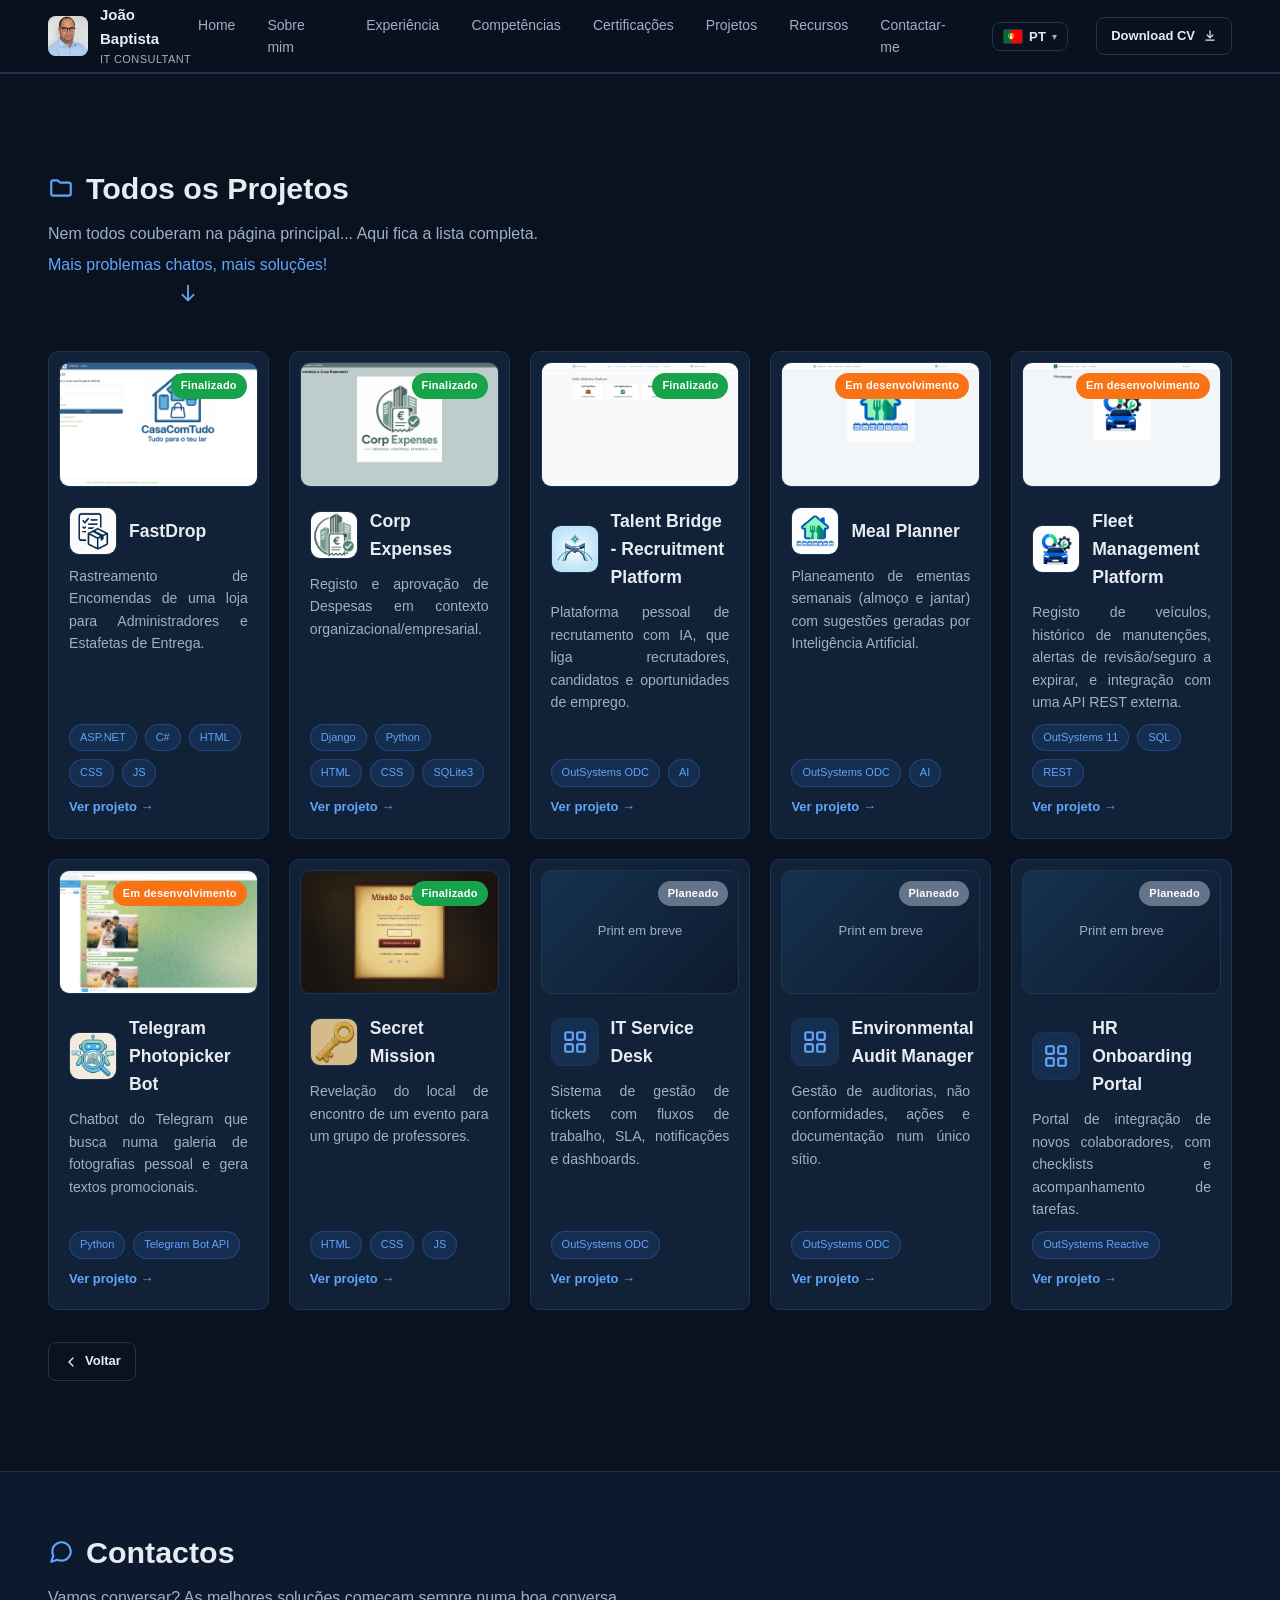
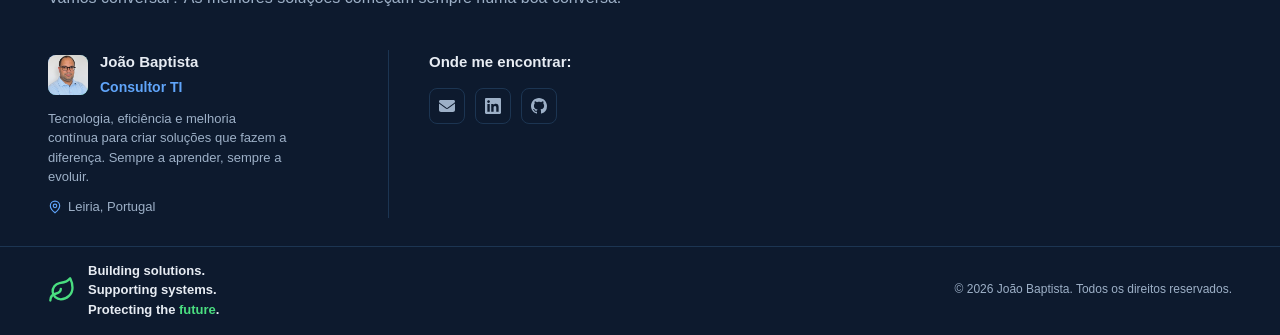
==== commit 05e4349c: "Checkup de engenharia: cabeçalho partilhado, foco no lightbox, lazy-loading e teste de segurança do " ====
--- a/all-projects.html
+++ b/all-projects.html
@@ -8,70 +8,8 @@
 </head>
 <body>
 
-  <header class="site-header">
-    <div class="container header-inner">
-      <a href="index.html" class="logo">
-        <span class="logo-mark"><img src="assets/images/about-photo.jpg" alt="João Baptista"></span>
-        <span class="logo-text">
-          João Baptista
-          <small>IT Consultant</small>
-        </span>
-      </a>
-
-      <div class="nav-wrap">
-        <nav class="nav">
-          <a href="index.html#home">Home</a>
-          <a href="index.html#about" data-i18n="nav.about">Sobre mim</a>
-          <a href="index.html#skills" data-i18n="nav.skills">Competências</a>
-          <a href="index.html#certifications" data-i18n="nav.certs">Certificações</a>
-          <a href="index.html#projects" data-i18n="nav.projects">Projetos</a>
-          <a href="index.html#resources-teaser" data-i18n="nav.resources">Recursos</a>
-          <a href="index.html#contact" data-i18n="nav.contact">Contactar-me</a>
-        </nav>
-
-        <div class="lang-switcher">
-          <button id="lang-toggle" class="lang-toggle" type="button" aria-haspopup="true" aria-expanded="false">
-            <img class="lang-flag" id="lang-flag" src="assets/icons/flag-pt.svg" alt="PT">
-            <span class="lang-code" id="lang-code">PT</span>
-            <span class="lang-caret" aria-hidden="true">▾</span>
-          </button>
-          <div class="lang-popover" id="lang-popover" role="menu" hidden>
-            <label class="lang-option">
-              <input type="radio" name="lang" value="pt" checked>
-              <img class="lang-flag" src="assets/icons/flag-pt.svg" alt="PT">
-              <span>Português</span>
-            </label>
-            <label class="lang-option">
-              <input type="radio" name="lang" value="en">
-              <img class="lang-flag" src="assets/icons/flag-gb.svg" alt="EN">
-              <span>English</span>
-            </label>
-          </div>
-        </div>
-
-        <a class="btn btn-outline btn-cv cv-download" href="assets/documents/CV_JoaoBaptista.pdf" download>
-          <span data-i18n="header.downloadCV">Download CV</span>
-          <svg class="btn-icon" viewBox="0 0 24 24" fill="none" stroke="currentColor" stroke-width="2" stroke-linecap="round" stroke-linejoin="round" xmlns="http://www.w3.org/2000/svg" aria-hidden="true">
-            <path d="M12 3v12"/>
-            <polyline points="7 10 12 15 17 10"/>
-            <path d="M5 19h14"/>
-          </svg>
-        </a>
-      </div>
-
-      <button type="button" id="nav-toggle" class="nav-toggle" aria-label="Abrir menu" aria-expanded="false">
-        <svg class="nav-toggle-icon-open" viewBox="0 0 24 24" fill="none" stroke="currentColor" stroke-width="2" stroke-linecap="round" stroke-linejoin="round" xmlns="http://www.w3.org/2000/svg" aria-hidden="true">
-          <line x1="4" y1="7" x2="20" y2="7"/>
-          <line x1="4" y1="12" x2="20" y2="12"/>
-          <line x1="4" y1="17" x2="20" y2="17"/>
-        </svg>
-        <svg class="nav-toggle-icon-close" viewBox="0 0 24 24" fill="none" stroke="currentColor" stroke-width="2" stroke-linecap="round" stroke-linejoin="round" xmlns="http://www.w3.org/2000/svg" aria-hidden="true">
-          <line x1="18" y1="6" x2="6" y2="18"/>
-          <line x1="6" y1="6" x2="18" y2="18"/>
-        </svg>
-      </button>
-    </div>
-  </header>
+  <div id="site-header-root" data-variant="sub"></div>
+  <script src="js/header.js"></script>
 
   <main>
     <section class="projects all-projects-page">
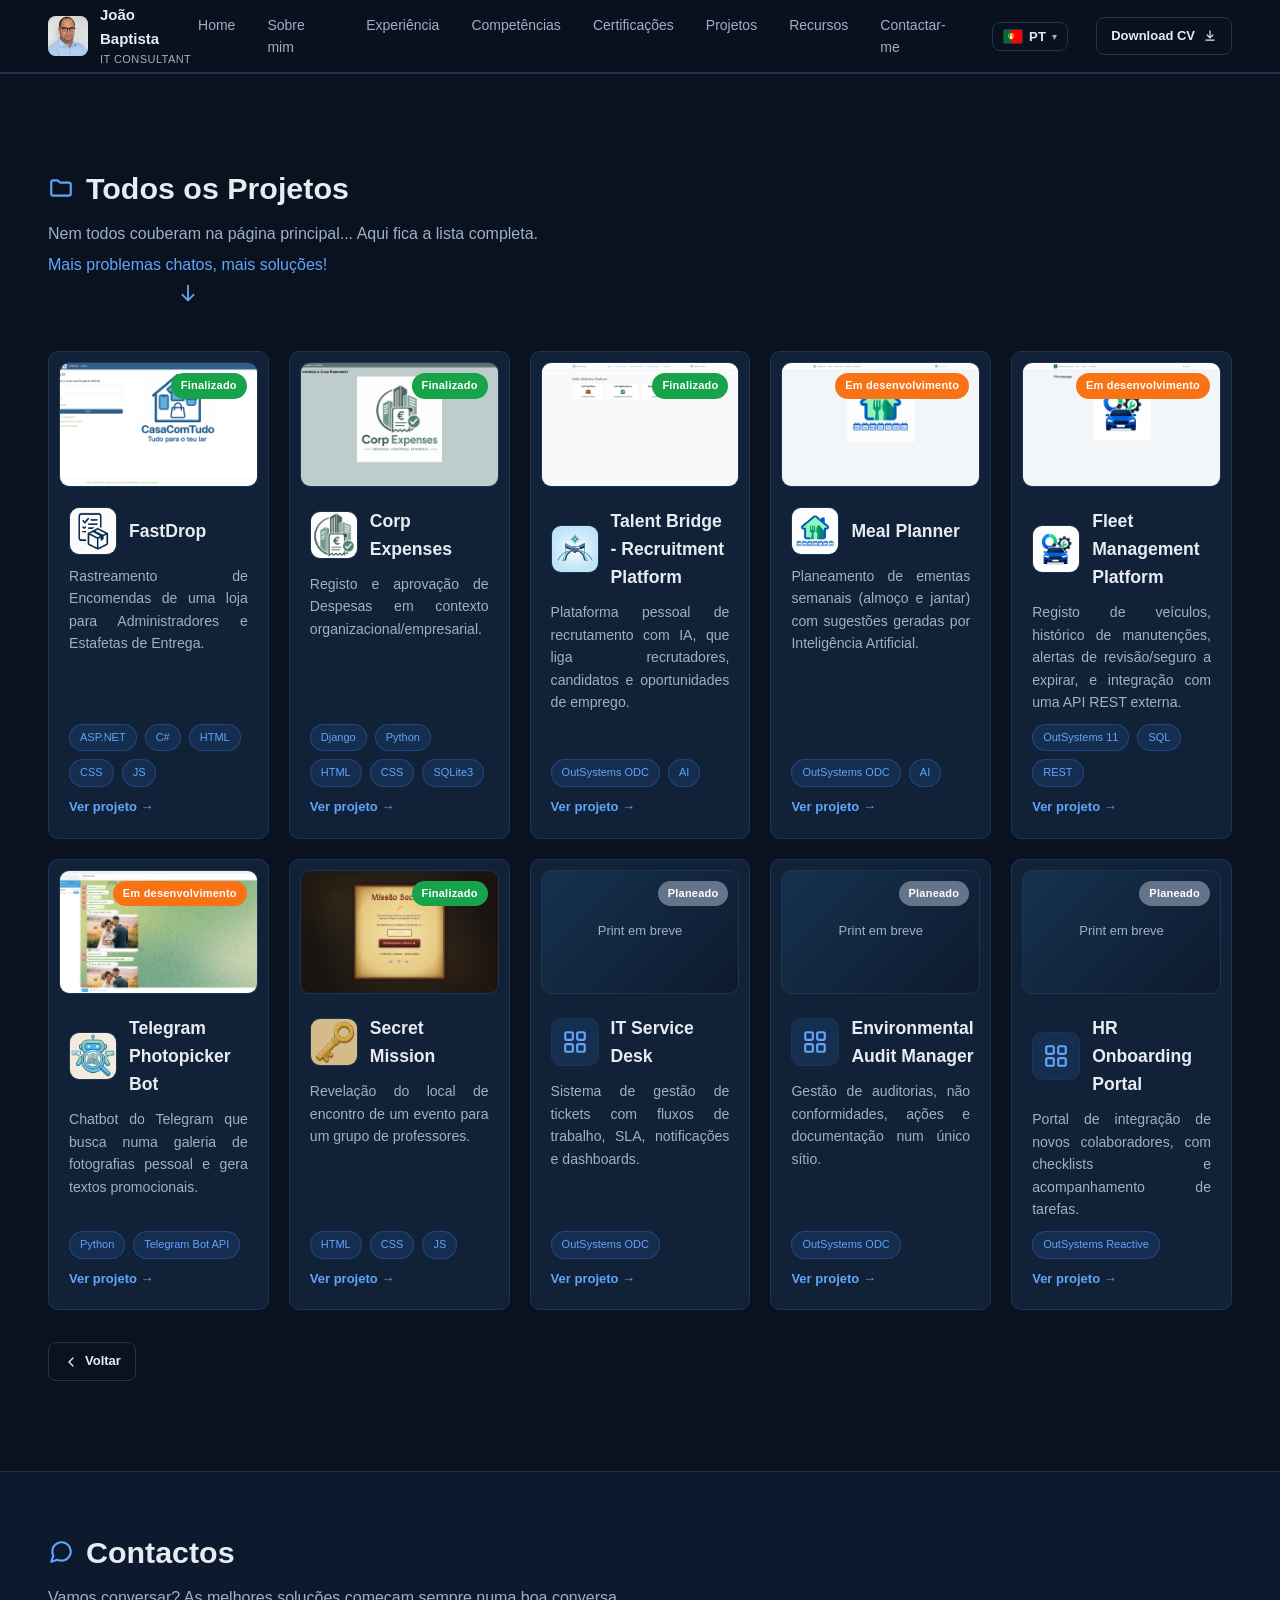
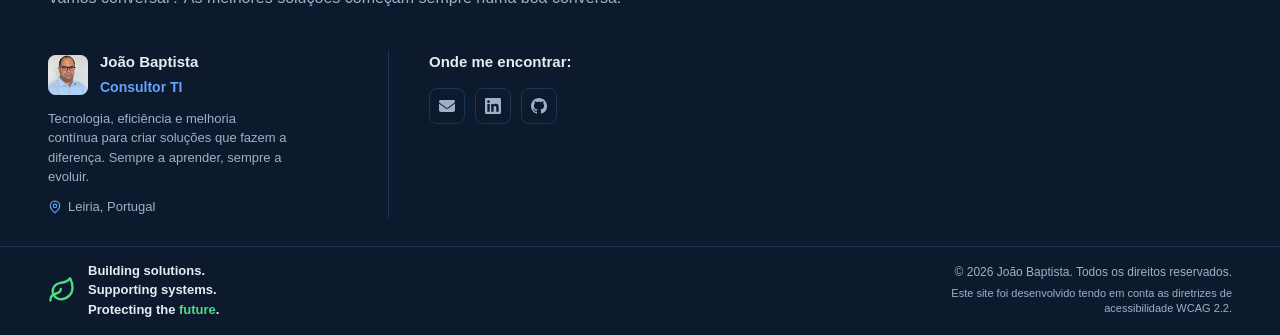
==== commit 74af6cdf: "SEO: meta description, Open Graph, twitter:card e favicon em todas as páginas públicas - index.html " ====
--- a/all-projects.html
+++ b/all-projects.html
@@ -3,7 +3,15 @@
 <head>
 <meta charset="UTF-8">
 <meta name="viewport" content="width=device-width, initial-scale=1.0">
-<title>João Baptista — Todos os Projetos</title>
+<title>João Baptista — Todos os Projetos | Portefólio</title>
+<meta name="description" content="Lista completa dos projetos desenvolvidos por João Baptista, Consultor TI OutSystems.">
+<meta property="og:type" content="website">
+<meta property="og:url" content="https://joao-baptista91.github.io/personal-portfolio/all-projects.html">
+<meta property="og:title" content="João Baptista — Todos os Projetos">
+<meta property="og:description" content="Lista completa dos projetos desenvolvidos por João Baptista, Consultor TI OutSystems.">
+<meta property="og:image" content="https://joao-baptista91.github.io/personal-portfolio/assets/images/about-photo.jpg">
+<meta name="twitter:card" content="summary_large_image">
+<link rel="icon" href="assets/icons/favicon.svg" type="image/svg+xml">
 <link rel="stylesheet" href="css/style.css">
 </head>
 <body>
--- a/css/style.css
+++ b/css/style.css
@@ -1909,10 +1909,25 @@
   color: var(--green);
 }
 
+.footer-legal {
+  display: flex;
+  flex-direction: column;
+  align-items: flex-end;
+  gap: 4px;
+}
+
 .copyright {
   text-align: right;
   color: var(--text-muted);
   font-size: 12px;
+}
+
+.accessibility-note {
+  text-align: right;
+  color: var(--text-muted);
+  font-size: 11px;
+  line-height: 1.4;
+  max-width: 320px;
 }
 
 /* Menu móvel: abaixo de 900px, o botão hamburger aparece e o ".nav-wrap"
@@ -2007,7 +2022,11 @@
     flex-direction: column;
     align-items: flex-start;
   }
-  .copyright {
+  .footer-legal {
+    align-items: flex-start;
+  }
+  .copyright,
+  .accessibility-note {
     text-align: left;
   }
   .about-grid {
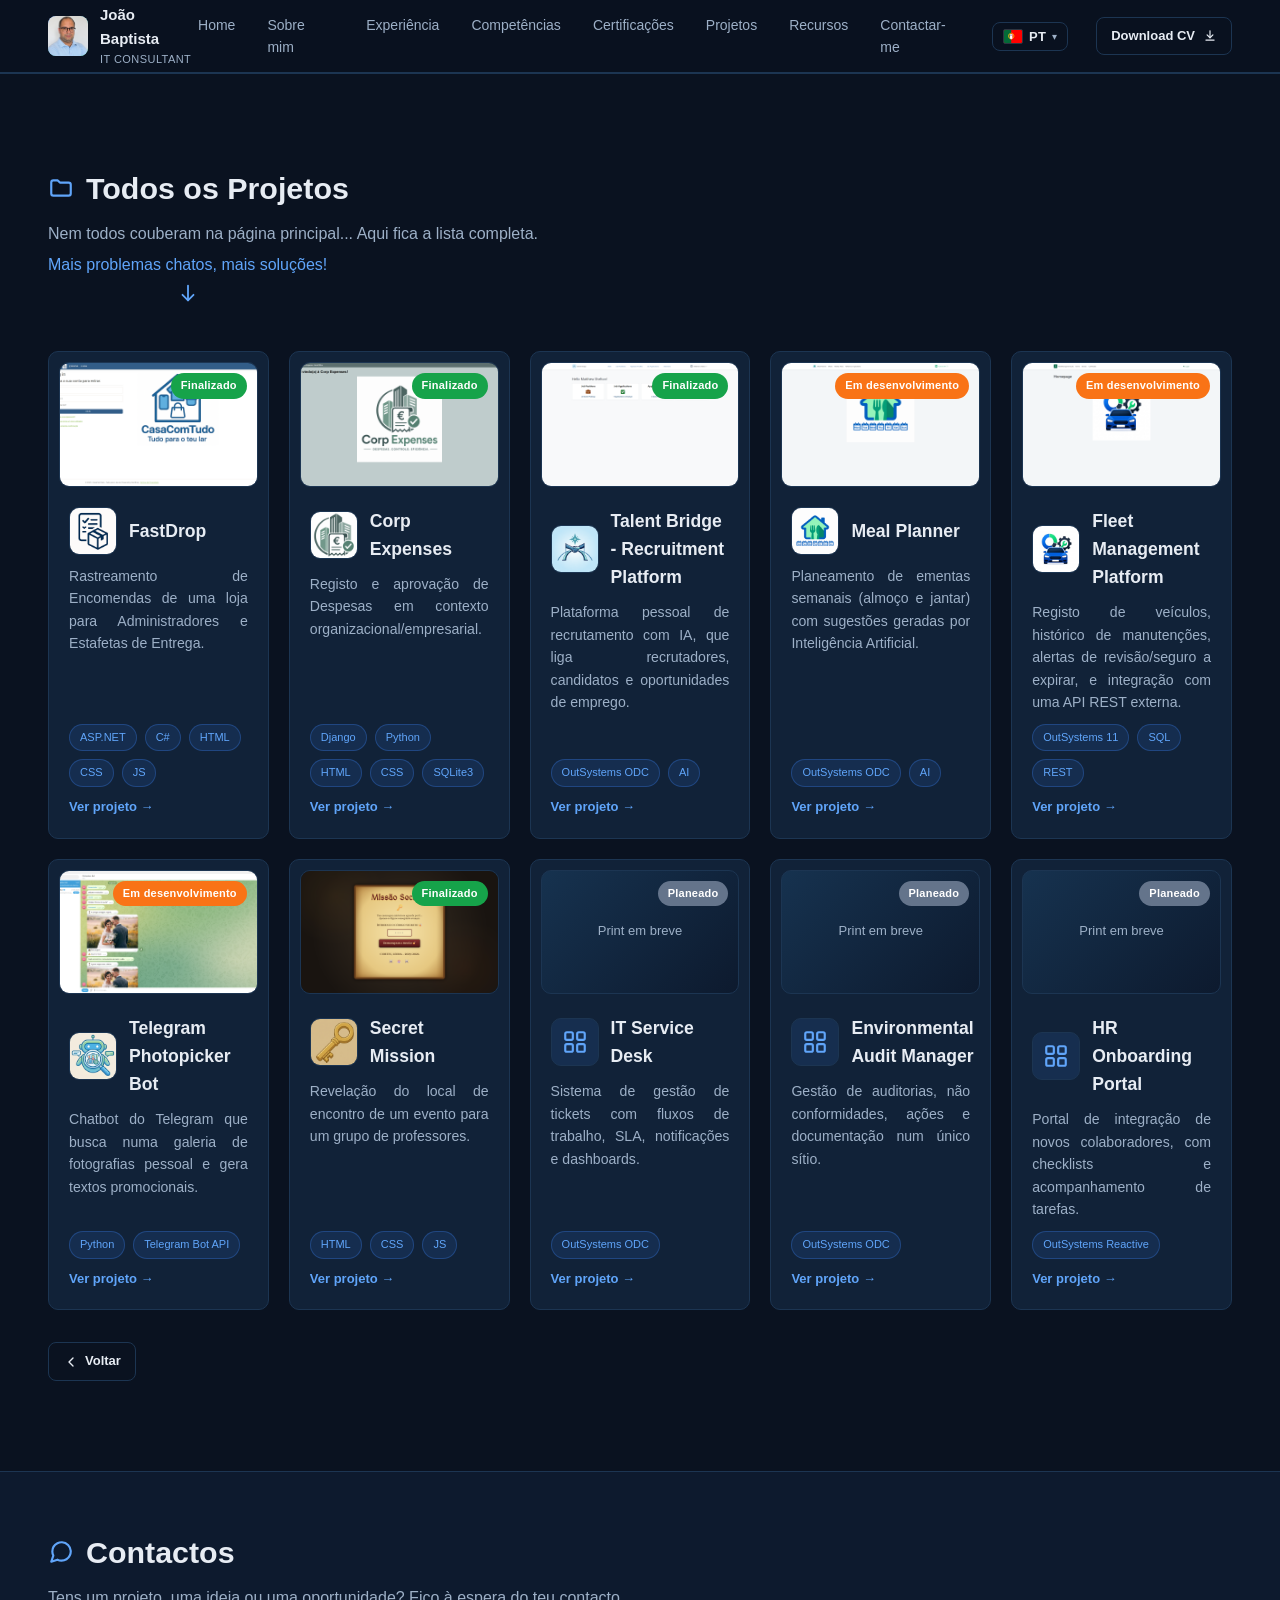
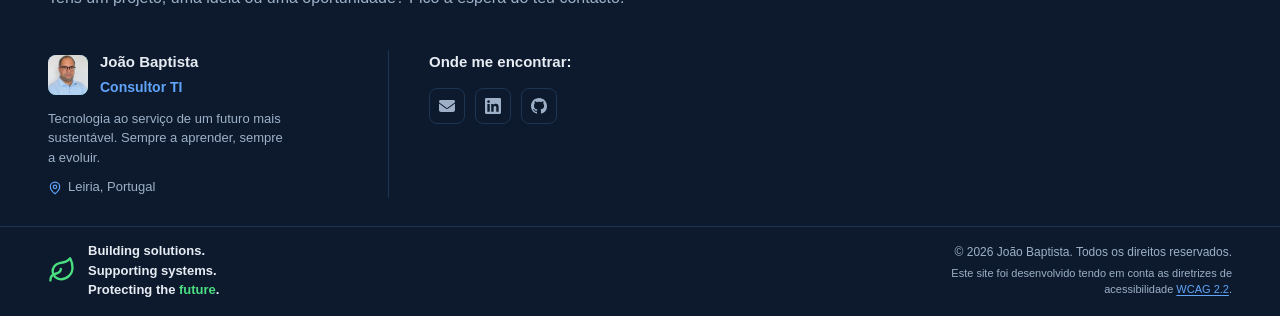
==== commit 9c190674: "Google Analytics (GA4) com consentimento previo: aviso de cookies acessivel (PT/EN), GA so carrega a" ====
--- a/all-projects.html
+++ b/all-projects.html
@@ -59,6 +59,7 @@
 
   <script src="js/data.js"></script>
   <script src="js/i18n.js"></script>
+  <script src="js/analytics.js"></script>
   <script src="js/footer.js"></script>
   <script src="js/all-projects.js"></script>
 </body>
--- a/css/style.css
+++ b/css/style.css
@@ -12,9 +12,20 @@
   --orange: #f97316;
   --yellow: #eab308;
   --gray-solid: #64748b;
+  --radius-xs: 6px;
+  --radius-sm: 8px;
   --radius: 10px;
+  --radius-md: 12px;
   --max-width: 1560px;
 }
+
+/* Escala de breakpoints usada em todo o ficheiro (CSS não permite variáveis dentro de
+   @media, por isso fica documentada aqui em vez de num token):
+     1100px - grelhas largas (ex: certificações) passam de 3 para 2 colunas
+     900px  - menu de navegação muda para hambúrguer; outras grelhas passam de 4 para 2 colunas
+     640px  - ponto principal de mudança para layout de telemóvel/coluna única
+     560px  - afinação extra para telemóveis muito estreitos (ex: stats-banner 2 -> 1 coluna)
+   Ao acrescentar uma media query nova, usar um destes quatro valores em vez de inventar um novo. */
 
 * {
   margin: 0;
@@ -41,6 +52,18 @@
 img {
   max-width: 100%;
   display: block;
+}
+
+/* Estado de foco pelo teclado (Tab), consistente em todo o site: substitui o contorno
+   genérico do browser por um anel que acompanha a forma de cada elemento (arredondado
+   onde o próprio elemento já é arredondado), a condizer com os efeitos de hover existentes.
+   Só aparece com navegação por teclado (:focus-visible), não ao clicar com o rato. */
+a:focus-visible,
+button:focus-visible,
+input:focus-visible,
+[tabindex]:focus-visible {
+  outline: none;
+  box-shadow: 0 0 0 3px rgba(96, 165, 250, 0.5);
 }
 
 .container {
@@ -75,7 +98,7 @@
 .logo-mark {
   width: 40px;
   height: 40px;
-  border-radius: 8px;
+  border-radius: var(--radius-sm);
   background: linear-gradient(135deg, var(--blue), var(--green));
   display: flex;
   align-items: center;
@@ -145,7 +168,7 @@
   justify-content: center;
   width: 40px;
   height: 40px;
-  border-radius: 8px;
+  border-radius: var(--radius-sm);
   border: 1px solid var(--card-border);
   background: transparent;
   color: var(--text);
@@ -189,7 +212,7 @@
   border: 1px solid var(--card-border);
   color: var(--text);
   padding: 6px 10px;
-  border-radius: 8px;
+  border-radius: var(--radius-sm);
   font-size: 13px;
   font-family: inherit;
   cursor: pointer;
@@ -231,7 +254,7 @@
   right: 0;
   background: var(--card-bg);
   border: 1px solid var(--card-border);
-  border-radius: 10px;
+  border-radius: var(--radius);
   padding: 8px;
   min-width: 170px;
   box-shadow: 0 12px 28px rgba(0, 0, 0, 0.45);
@@ -243,7 +266,7 @@
   align-items: center;
   gap: 10px;
   padding: 8px 10px;
-  border-radius: 6px;
+  border-radius: var(--radius-xs);
   font-size: 13px;
   cursor: pointer;
   transition: background 0.15s ease;
@@ -301,11 +324,15 @@
   color: var(--text-muted);
   font-size: 1.05rem;
   font-weight: 600;
-  margin-bottom: 32px;
+  margin-bottom: 14px;
   max-width: 520px;
   text-align: justify;
 }
 
+.hero-text:last-of-type {
+  margin-bottom: 32px;
+}
+
 .hero-actions {
   display: flex;
   gap: 16px;
@@ -317,7 +344,7 @@
   align-items: center;
   gap: 8px;
   padding: 12px 24px;
-  border-radius: 8px;
+  border-radius: var(--radius-sm);
   font-size: 14px;
   font-weight: 600;
   font-family: inherit;
@@ -396,7 +423,7 @@
   flex-shrink: 0;
   width: 56px;
   height: 56px;
-  border-radius: 12px;
+  border-radius: var(--radius-md);
   display: flex;
   align-items: center;
   justify-content: center;
@@ -544,6 +571,35 @@
   padding-left: 28px;
 }
 
+.cv-reminder {
+  display: flex;
+  align-items: center;
+  gap: 8px;
+  margin: 24px 0 0;
+  padding-left: 28px;
+  color: var(--text-muted);
+  font-size: 13px;
+}
+
+.cv-reminder-icon {
+  width: 16px;
+  height: 16px;
+  flex-shrink: 0;
+  color: var(--blue-light);
+  animation: cv-reminder-bounce 1.6s ease-in-out infinite;
+}
+
+@keyframes cv-reminder-bounce {
+  0%, 100% { transform: translate(0, 0); }
+  50% { transform: translate(3px, -3px); }
+}
+
+@media (prefers-reduced-motion: reduce) {
+  .cv-reminder-icon {
+    animation: none;
+  }
+}
+
 .timeline::before {
   content: "";
   position: absolute;
@@ -723,7 +779,7 @@
   flex-shrink: 0;
   width: 44px;
   height: 44px;
-  border-radius: 10px;
+  border-radius: var(--radius);
   background: rgba(59, 130, 246, 0.12);
   color: var(--blue-light);
   display: flex;
@@ -805,7 +861,7 @@
   flex-shrink: 0;
   width: 40px;
   height: 40px;
-  border-radius: 8px;
+  border-radius: var(--radius-sm);
   overflow: hidden;
   display: flex;
   align-items: center;
@@ -897,7 +953,7 @@
   flex-shrink: 0;
   width: 40px;
   height: 40px;
-  border-radius: 8px;
+  border-radius: var(--radius-sm);
   background: rgba(59, 130, 246, 0.12);
   color: var(--blue-light);
   display: flex;
@@ -1093,7 +1149,7 @@
   flex-shrink: 0;
   width: 48px;
   height: 48px;
-  border-radius: 10px;
+  border-radius: var(--radius);
   background: rgba(59, 130, 246, 0.12);
   border: 1px solid var(--card-border);
   color: var(--blue-light);
@@ -1117,7 +1173,7 @@
 .project-logo-lg {
   width: 64px;
   height: 64px;
-  border-radius: 12px;
+  border-radius: var(--radius-md);
 }
 
 .project-logo-lg svg {
@@ -1256,7 +1312,7 @@
   font-weight: 600;
   padding: 8px 14px;
   border: 1px solid var(--card-border);
-  border-radius: 8px;
+  border-radius: var(--radius-sm);
   margin-bottom: 24px;
   transition: border-color 0.15s ease, background 0.15s ease;
 }
@@ -1434,7 +1490,7 @@
 .gallery-thumb {
   width: 64px;
   height: 44px;
-  border-radius: 6px;
+  border-radius: var(--radius-xs);
   overflow: hidden;
   border: 2px solid var(--card-border);
   padding: 0;
@@ -1479,7 +1535,7 @@
   max-width: 90vw;
   max-height: 88vh;
   object-fit: contain;
-  border-radius: 8px;
+  border-radius: var(--radius-sm);
 }
 
 .lightbox-close,
@@ -1853,7 +1909,7 @@
   justify-content: center;
   width: 36px;
   height: 36px;
-  border-radius: 8px;
+  border-radius: var(--radius-sm);
   border: 1px solid var(--card-border);
   color: var(--text-muted);
   transition: border-color 0.15s ease, color 0.15s ease, background 0.15s ease;
@@ -1928,6 +1984,82 @@
   font-size: 11px;
   line-height: 1.4;
   max-width: 320px;
+}
+
+.accessibility-note a {
+  color: var(--blue-light);
+  text-decoration: underline;
+  text-underline-offset: 2px;
+}
+
+.accessibility-note a:hover {
+  color: var(--text);
+}
+
+/* Link "Preferências de cookies" no rodapé (só aparece se o Google Analytics estiver
+   configurado em js/analytics.js). */
+.cookie-preferences-link {
+  display: inline-flex;
+  align-items: center;
+  min-height: 24px;
+  padding: 0;
+  background: none;
+  border: none;
+  font-family: inherit;
+  font-size: 11px;
+  color: var(--text-muted);
+  text-decoration: underline;
+  text-underline-offset: 2px;
+  cursor: pointer;
+}
+
+.cookie-preferences-link[hidden] {
+  display: none;
+}
+
+.cookie-preferences-link:hover {
+  color: var(--text);
+}
+
+/* Aviso de consentimento do Google Analytics (criado por js/analytics.js). */
+.cookie-banner {
+  position: fixed;
+  left: 16px;
+  right: 16px;
+  bottom: 16px;
+  z-index: 100;
+  max-width: 560px;
+  margin: 0 auto;
+  padding: 16px 18px;
+  background: var(--card-bg);
+  border: 1px solid var(--card-border);
+  border-radius: var(--radius);
+  box-shadow: 0 12px 28px rgba(0, 0, 0, 0.45);
+}
+
+.cookie-banner-title {
+  font-size: 14px;
+  font-weight: 600;
+  margin-bottom: 6px;
+}
+
+.cookie-banner-text {
+  font-size: 13px;
+  line-height: 1.5;
+  color: var(--text-muted);
+  margin-bottom: 14px;
+}
+
+.cookie-banner-actions {
+  display: flex;
+  flex-wrap: wrap;
+  justify-content: flex-end;
+  gap: 10px;
+}
+
+.cookie-banner .btn {
+  padding: 8px 14px;
+  font-size: 13px;
 }
 
 /* Menu móvel: abaixo de 900px, o botão hamburger aparece e o ".nav-wrap"
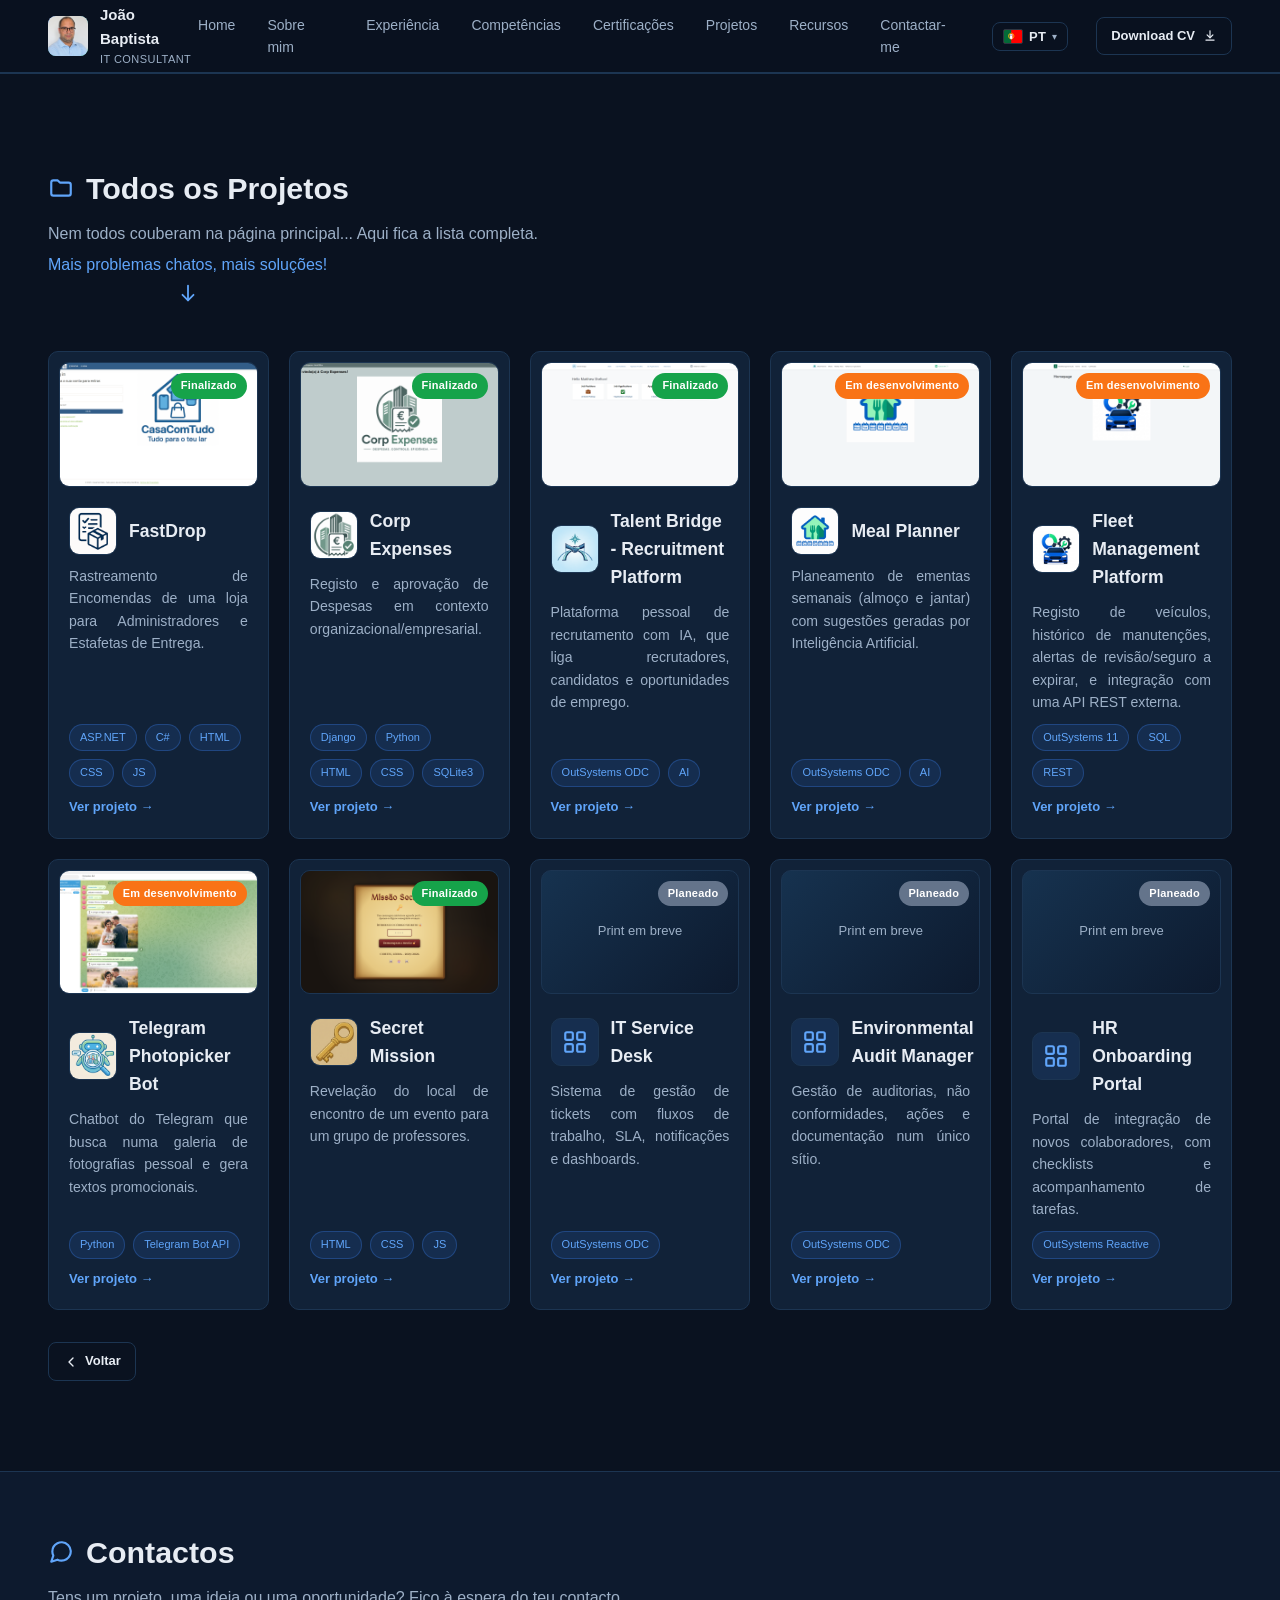
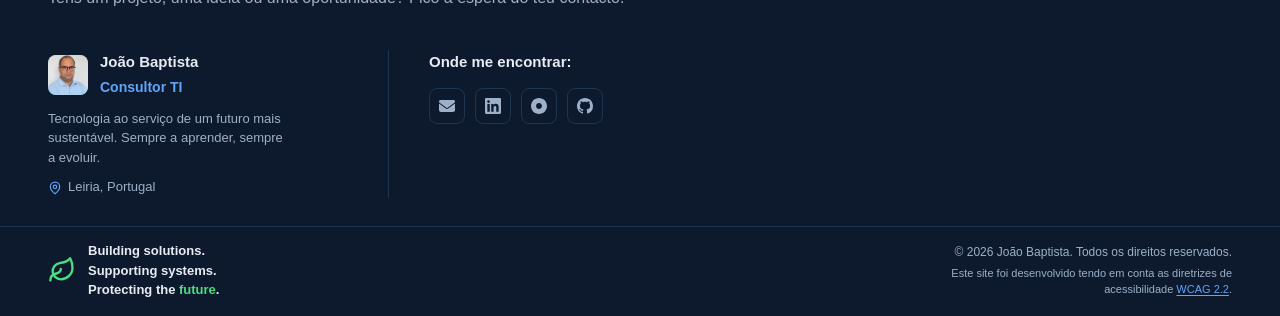
==== commit b7ea75f1: "Separa as funcoes de apresentacao (render*, CERT_ICONS, STATUS_TAGS) do data.js para js/render.js O " ====
--- a/all-projects.html
+++ b/all-projects.html
@@ -58,6 +58,7 @@
   <div id="site-footer-root"></div>
 
   <script src="js/data.js"></script>
+  <script src="js/render.js"></script>
   <script src="js/i18n.js"></script>
   <script src="js/analytics.js"></script>
   <script src="js/footer.js"></script>
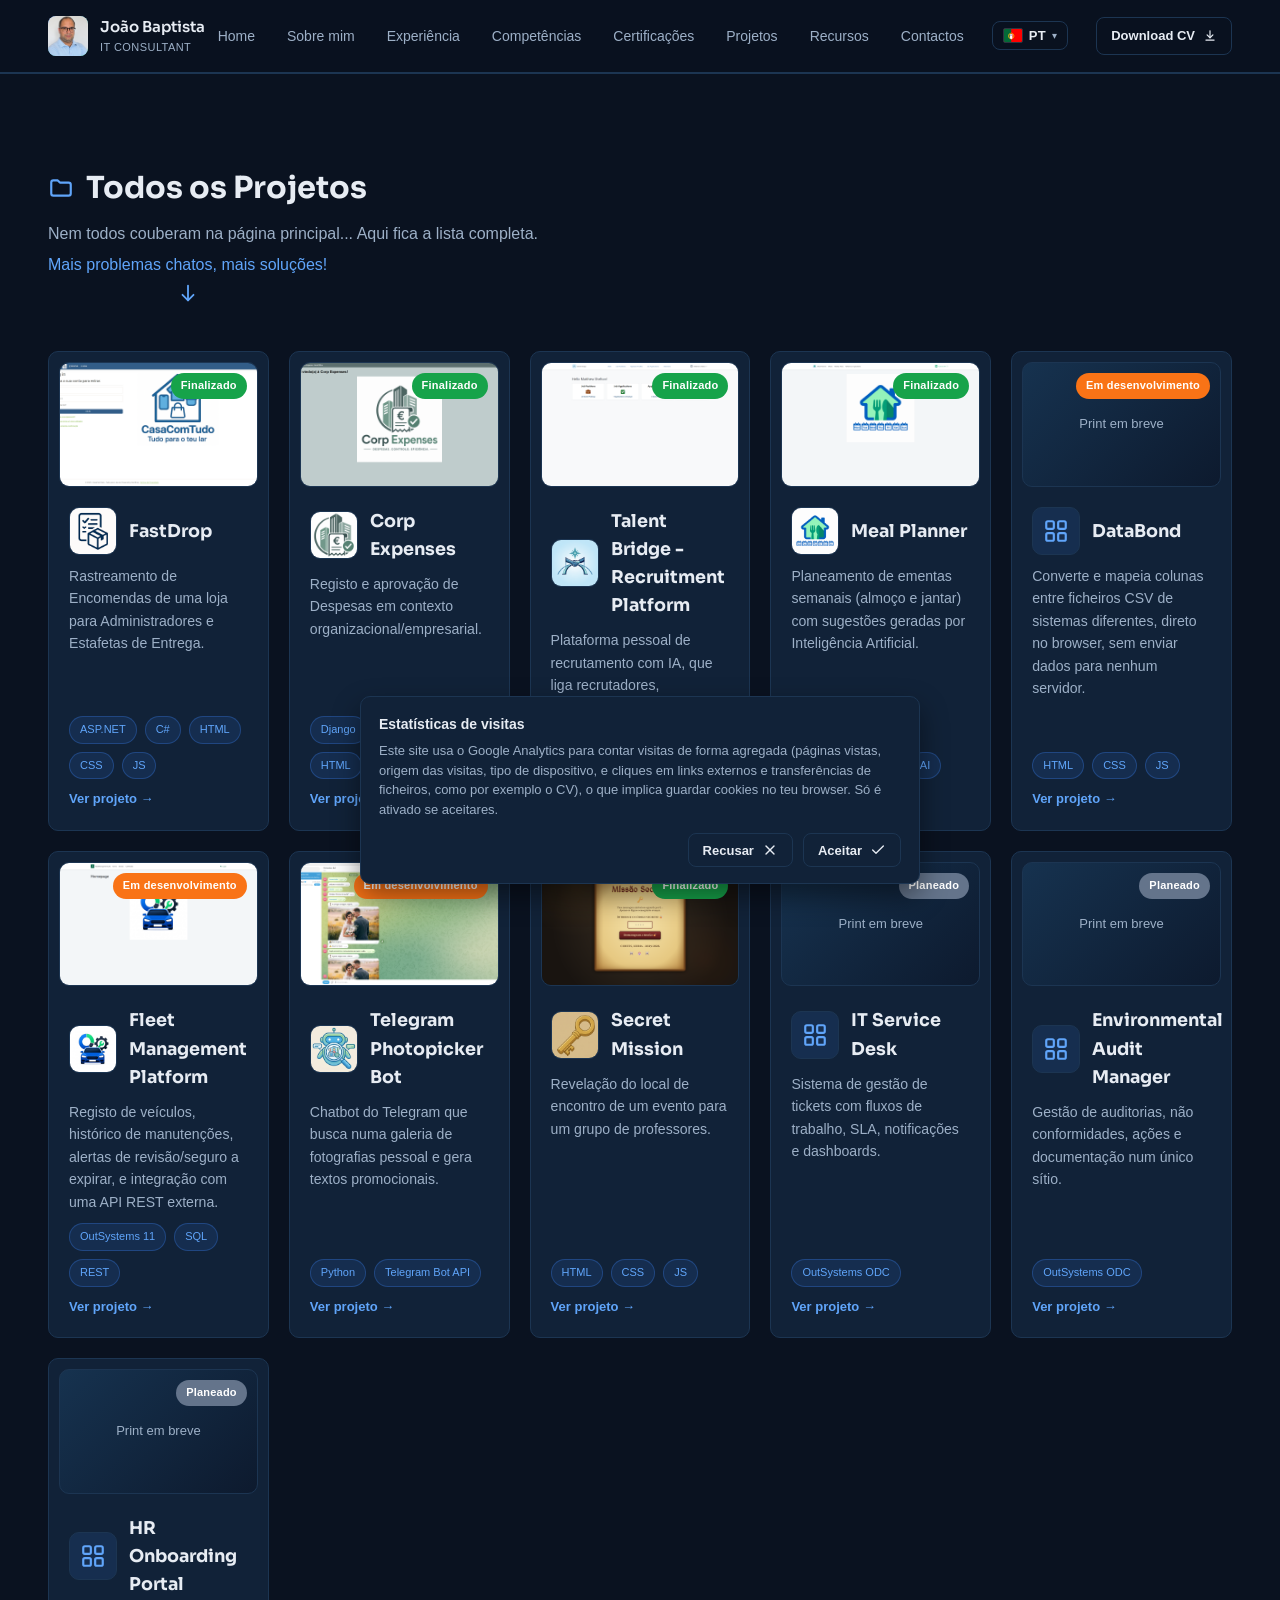
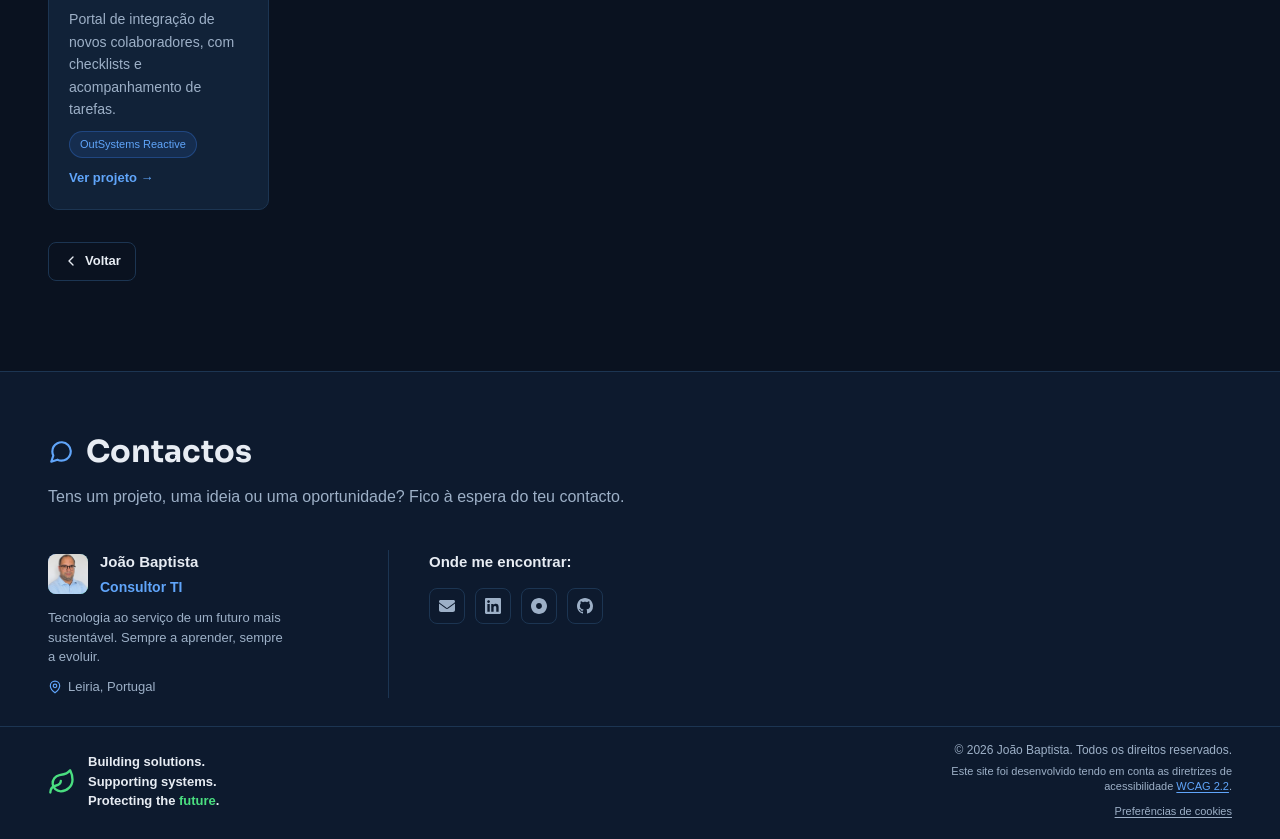
==== commit 3722cb1c: "Titulos do separador do browser e de partilha: hifen em vez de travessao" ====
--- a/all-projects.html
+++ b/all-projects.html
@@ -3,11 +3,11 @@
 <head>
 <meta charset="UTF-8">
 <meta name="viewport" content="width=device-width, initial-scale=1.0">
-<title>João Baptista — Todos os Projetos | Portefólio</title>
+<title>João Baptista - Todos os Projetos | Portefólio</title>
 <meta name="description" content="Lista completa dos projetos desenvolvidos por João Baptista, Consultor TI OutSystems.">
 <meta property="og:type" content="website">
 <meta property="og:url" content="https://joao-baptista91.github.io/personal-portfolio/all-projects.html">
-<meta property="og:title" content="João Baptista — Todos os Projetos">
+<meta property="og:title" content="João Baptista - Todos os Projetos">
 <meta property="og:description" content="Lista completa dos projetos desenvolvidos por João Baptista, Consultor TI OutSystems.">
 <meta property="og:image" content="https://joao-baptista91.github.io/personal-portfolio/assets/images/about-photo.jpg">
 <meta name="twitter:card" content="summary_large_image">
--- a/css/style.css
+++ b/css/style.css
@@ -17,6 +17,29 @@
   --radius: 10px;
   --radius-md: 12px;
   --max-width: 1560px;
+  --font-body: "Segoe UI", -apple-system, BlinkMacSystemFont, Roboto, Helvetica, Arial, sans-serif;
+  --font-heading: "Sora", var(--font-body);
+}
+
+/* Fonte dos títulos: Sora (licença SIL Open Font License, embutida nos próprios ficheiros).
+   Alojada no próprio site, em vez de vir do Google Fonts, para o browser dos visitantes não
+   contactar a Google sem consentimento. Os ficheiros só têm o alfabeto latino (cobre todos os
+   acentos do português) e os dois pesos usados (600 e 700). Se não carregarem, os títulos usam
+   a fonte do texto corrido (--font-body). */
+@font-face {
+  font-family: "Sora";
+  font-style: normal;
+  font-weight: 600;
+  font-display: swap;
+  src: url("../assets/fonts/sora-latin-600.woff") format("woff");
+}
+
+@font-face {
+  font-family: "Sora";
+  font-style: normal;
+  font-weight: 700;
+  font-display: swap;
+  src: url("../assets/fonts/sora-latin-700.woff") format("woff");
 }
 
 /* Escala de breakpoints usada em todo o ficheiro (CSS não permite variáveis dentro de
@@ -40,8 +63,21 @@
 body {
   background: var(--bg);
   color: var(--text);
-  font-family: "Segoe UI", -apple-system, BlinkMacSystemFont, Roboto, Helvetica, Arial, sans-serif;
+  font-family: var(--font-body);
   line-height: 1.6;
+}
+
+h1,
+h2,
+h3,
+.section-title,
+.logo-text {
+  font-family: var(--font-heading);
+}
+
+/* O "IT CONSULTANT" por baixo do nome, no cabeçalho, continua na fonte do texto. */
+.logo-text small {
+  font-family: var(--font-body);
 }
 
 a {
@@ -317,7 +353,7 @@
   display: inline-block;
   font-size: 1.7rem;
   line-height: 1.3;
-  max-width: 520px;
+  max-width: 620px;
 }
 
 .hero-text {
@@ -326,7 +362,7 @@
   font-weight: 600;
   margin-bottom: 14px;
   max-width: 520px;
-  text-align: justify;
+  text-align: left;
 }
 
 .hero-text:last-of-type {
@@ -548,8 +584,10 @@
   max-width: 640px;
 }
 
+/* Antes justificado; passou a alinhado à esquerda (o justificado abria espaços irregulares
+   entre palavras, sobretudo no telemóvel). */
 .about-content p.text-justify {
-  text-align: justify;
+  text-align: left;
 }
 
 .about-content p:last-child {
@@ -817,7 +855,7 @@
   font-size: 13px;
   color: var(--text-muted);
   margin-bottom: 4px;
-  text-align: justify;
+  text-align: left;
   hyphens: auto;
   -webkit-hyphens: auto;
   overflow-wrap: break-word;
@@ -1188,7 +1226,7 @@
 .project-body p {
   color: var(--text-muted);
   font-size: 0.88rem;
-  text-align: justify;
+  text-align: left;
   hyphens: auto;
   -webkit-hyphens: auto;
   overflow-wrap: break-word;
@@ -1296,7 +1334,7 @@
 
 .resources-teaser-text {
   max-width: 620px;
-  text-align: justify;
+  text-align: left;
   hyphens: auto;
   -webkit-hyphens: auto;
   overflow-wrap: break-word;
@@ -1607,7 +1645,7 @@
   color: var(--text-muted);
   font-size: 15px;
   line-height: 1.7;
-  text-align: justify;
+  text-align: left;
   hyphens: auto;
   -webkit-hyphens: auto;
   overflow-wrap: break-word;
@@ -1771,7 +1809,7 @@
   color: var(--text-muted);
   font-size: 14px;
   line-height: 1.65;
-  text-align: justify;
+  text-align: left;
   hyphens: auto;
   -webkit-hyphens: auto;
   overflow-wrap: break-word;
@@ -1958,7 +1996,7 @@
   font-size: 13px;
   font-weight: 600;
   line-height: 1.5;
-  text-align: justify;
+  text-align: left;
 }
 
 .footer-bottom-tagline .highlight-green {
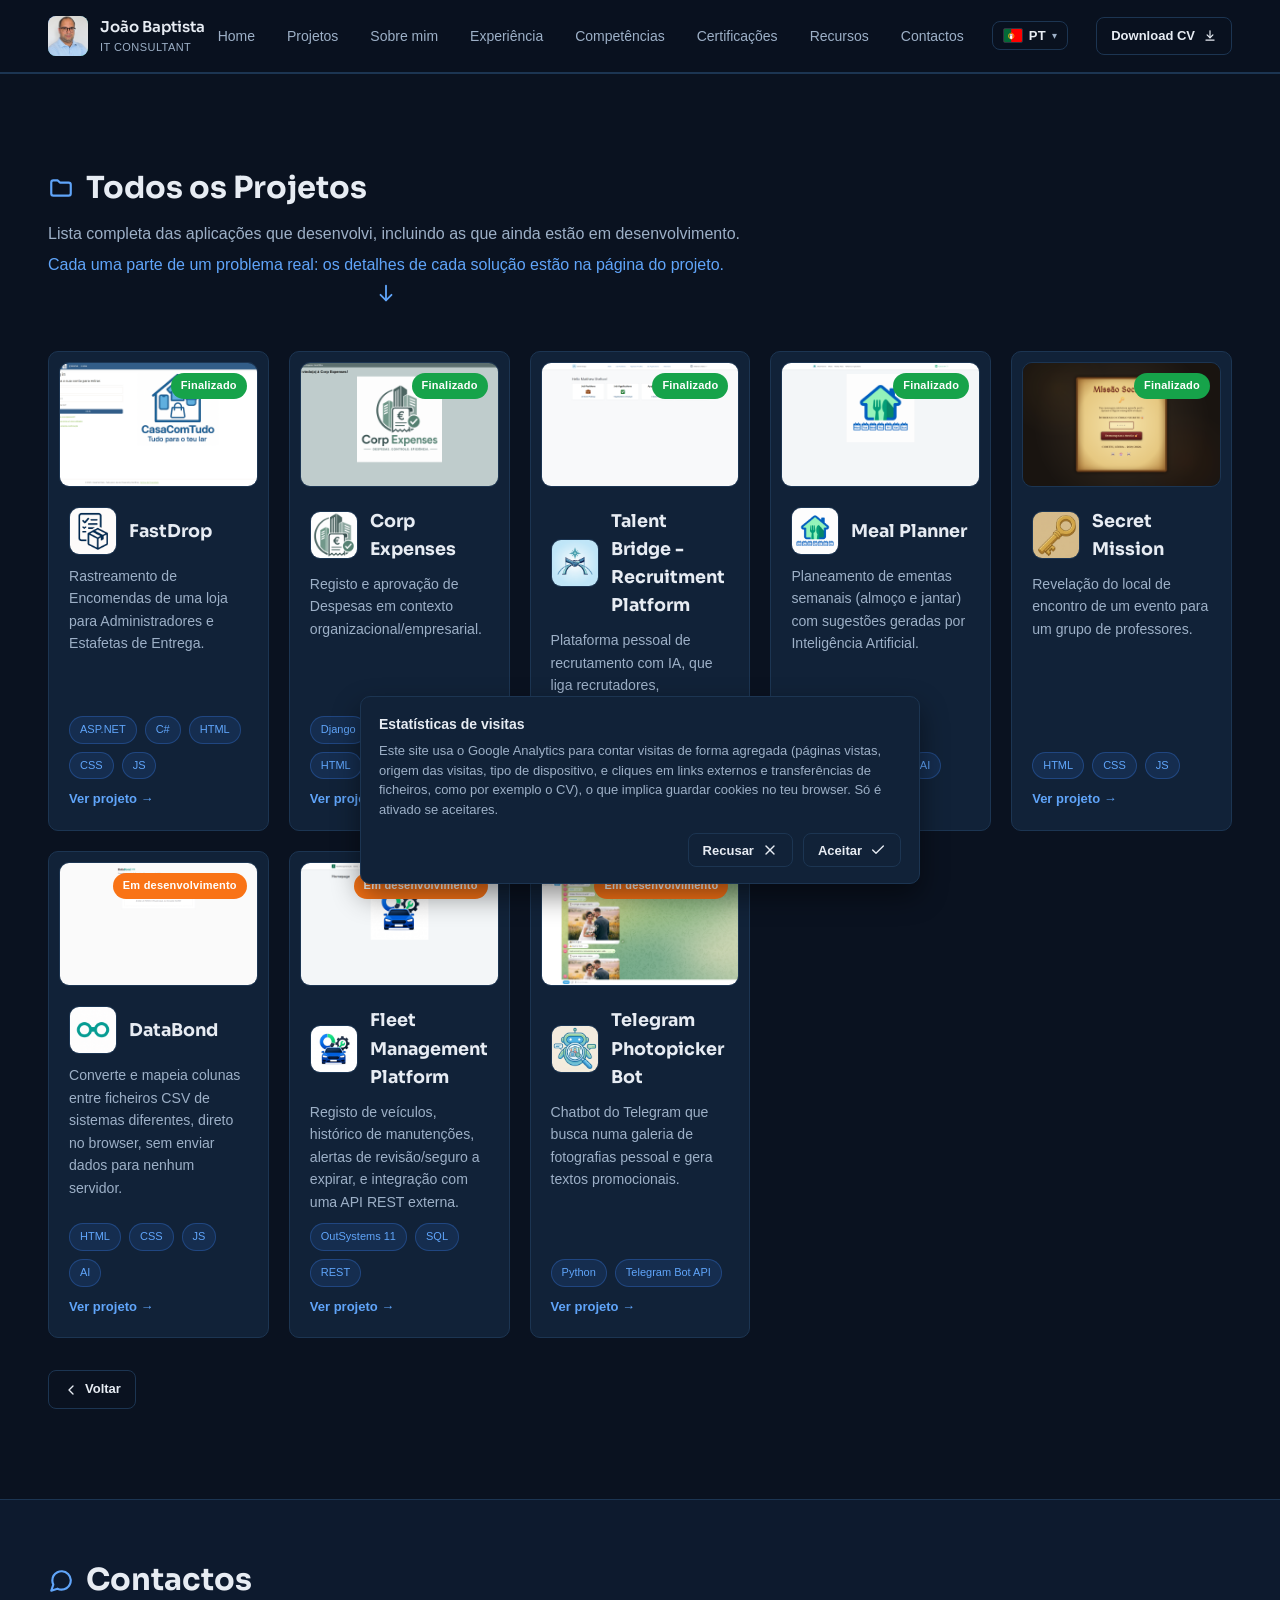
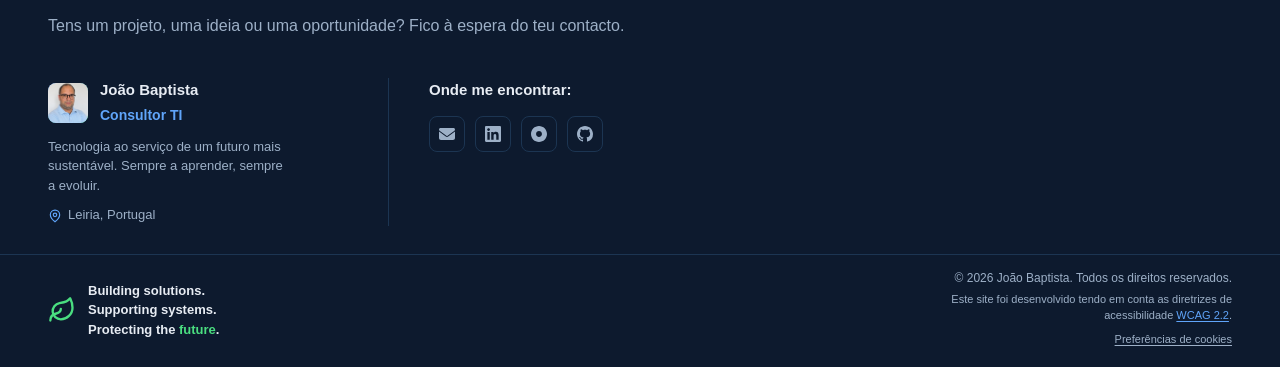
==== commit cb826945: "Textos da secção Projetos e de Todos os Projetos alinhados com o hero" ====
--- a/all-projects.html
+++ b/all-projects.html
@@ -29,9 +29,9 @@
           <span data-i18n="projects.allTitle">Todos os Projetos</span>
         </h1>
         <div class="projects-intro">
-          <p class="section-subtitle" data-i18n="projects.allSubtitle">Nem todos couberam na página principal... Aqui fica a lista completa.</p>
+          <p class="section-subtitle" data-i18n="projects.allSubtitle">Lista completa das aplicações que desenvolvi, incluindo as que ainda estão em desenvolvimento.</p>
           <div class="projects-arrow-block">
-            <p class="section-subtitle-secondary" data-i18n="projects.allSubtitleSecondary">Mais problemas chatos, mais soluções!</p>
+            <p class="section-subtitle-secondary" data-i18n="projects.allSubtitleSecondary">Cada uma parte de um problema real: os detalhes de cada solução estão na página do projeto.</p>
             <div class="projects-arrow" aria-hidden="true">
               <svg viewBox="0 0 24 24" fill="none" stroke="currentColor" stroke-width="2" stroke-linecap="round" stroke-linejoin="round" xmlns="http://www.w3.org/2000/svg">
                 <path d="M12 4v16"/>
--- a/css/style.css
+++ b/css/style.css
@@ -1259,14 +1259,14 @@
   display: flex;
   align-items: center;
   gap: 16px;
-  max-width: 1312px;
+  max-width: 1560px;
   margin: 0 auto;
 }
 
 .projects-carousel .projects-grid {
   flex: 1;
-  max-width: 1200px;
-  grid-template-columns: repeat(4, 1fr);
+  max-width: 1460px;
+  grid-template-columns: repeat(5, 1fr);
 }
 
 .carousel-arrow {
